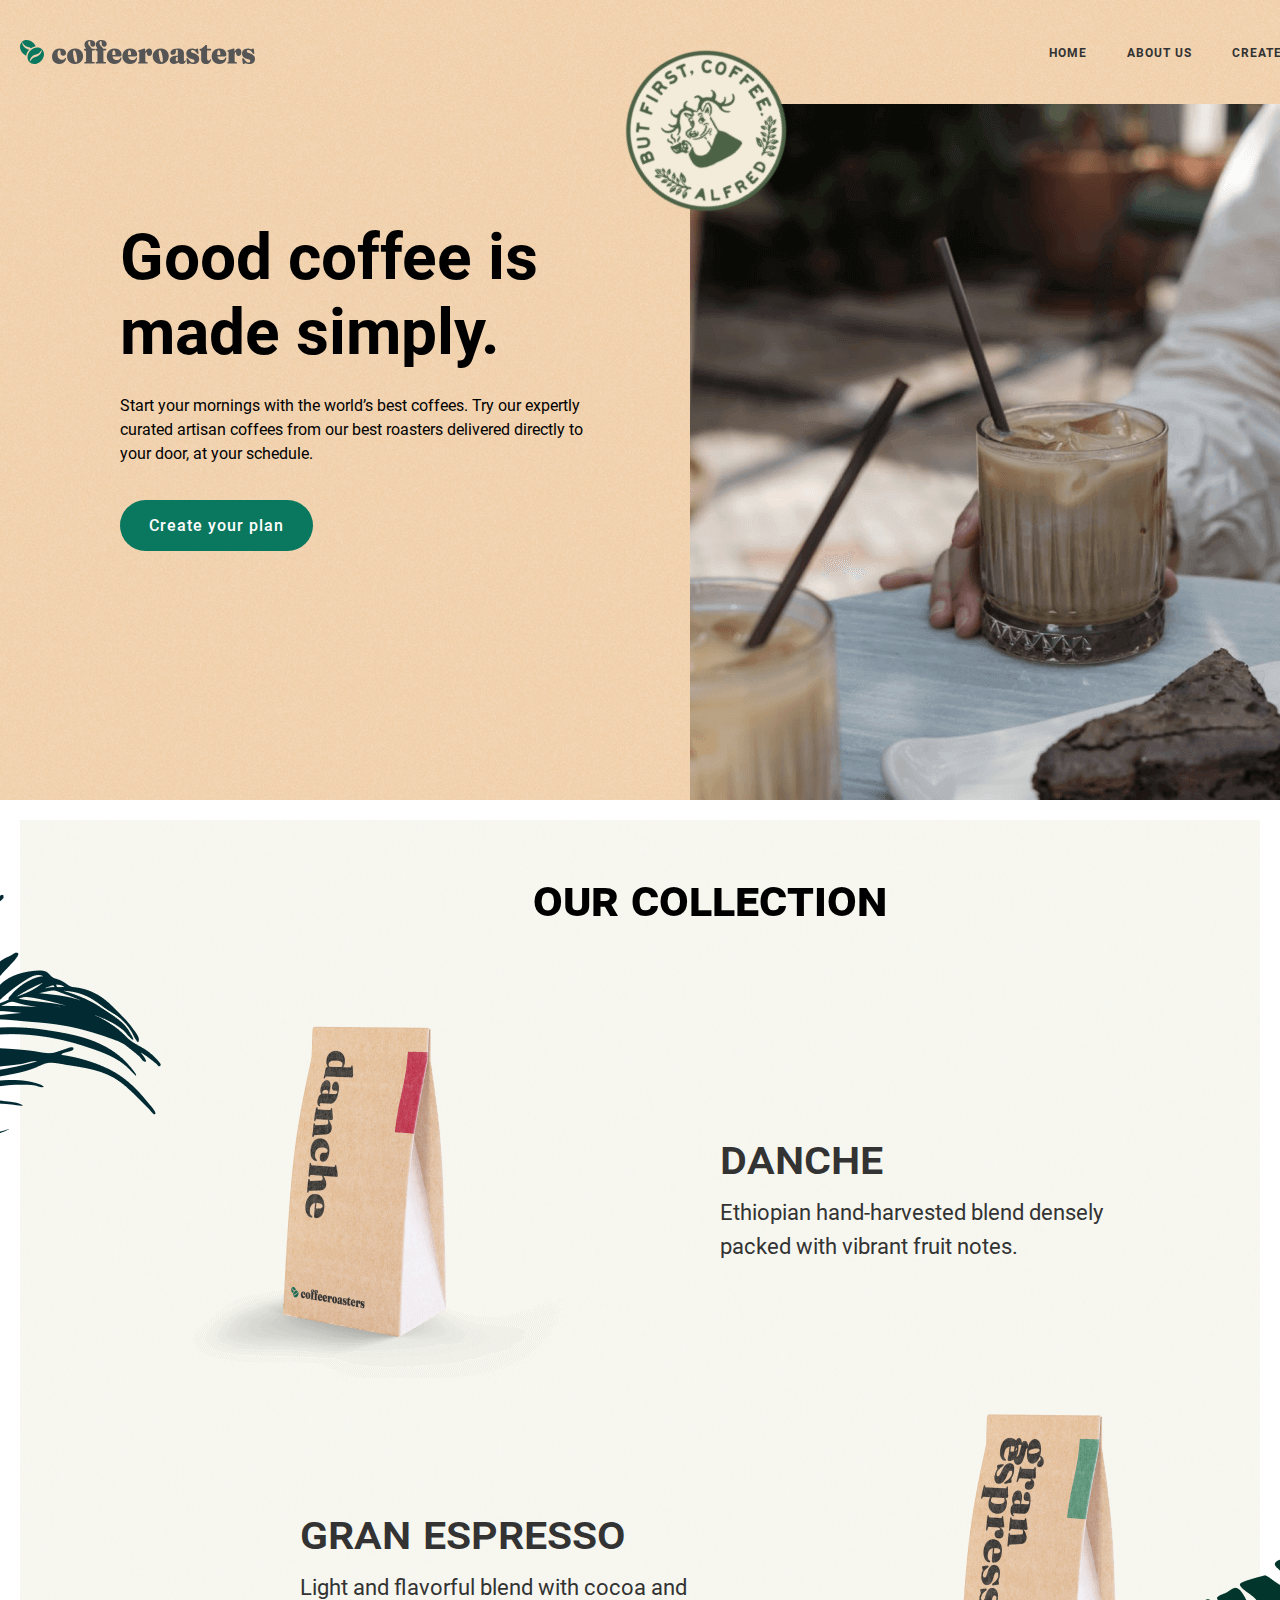
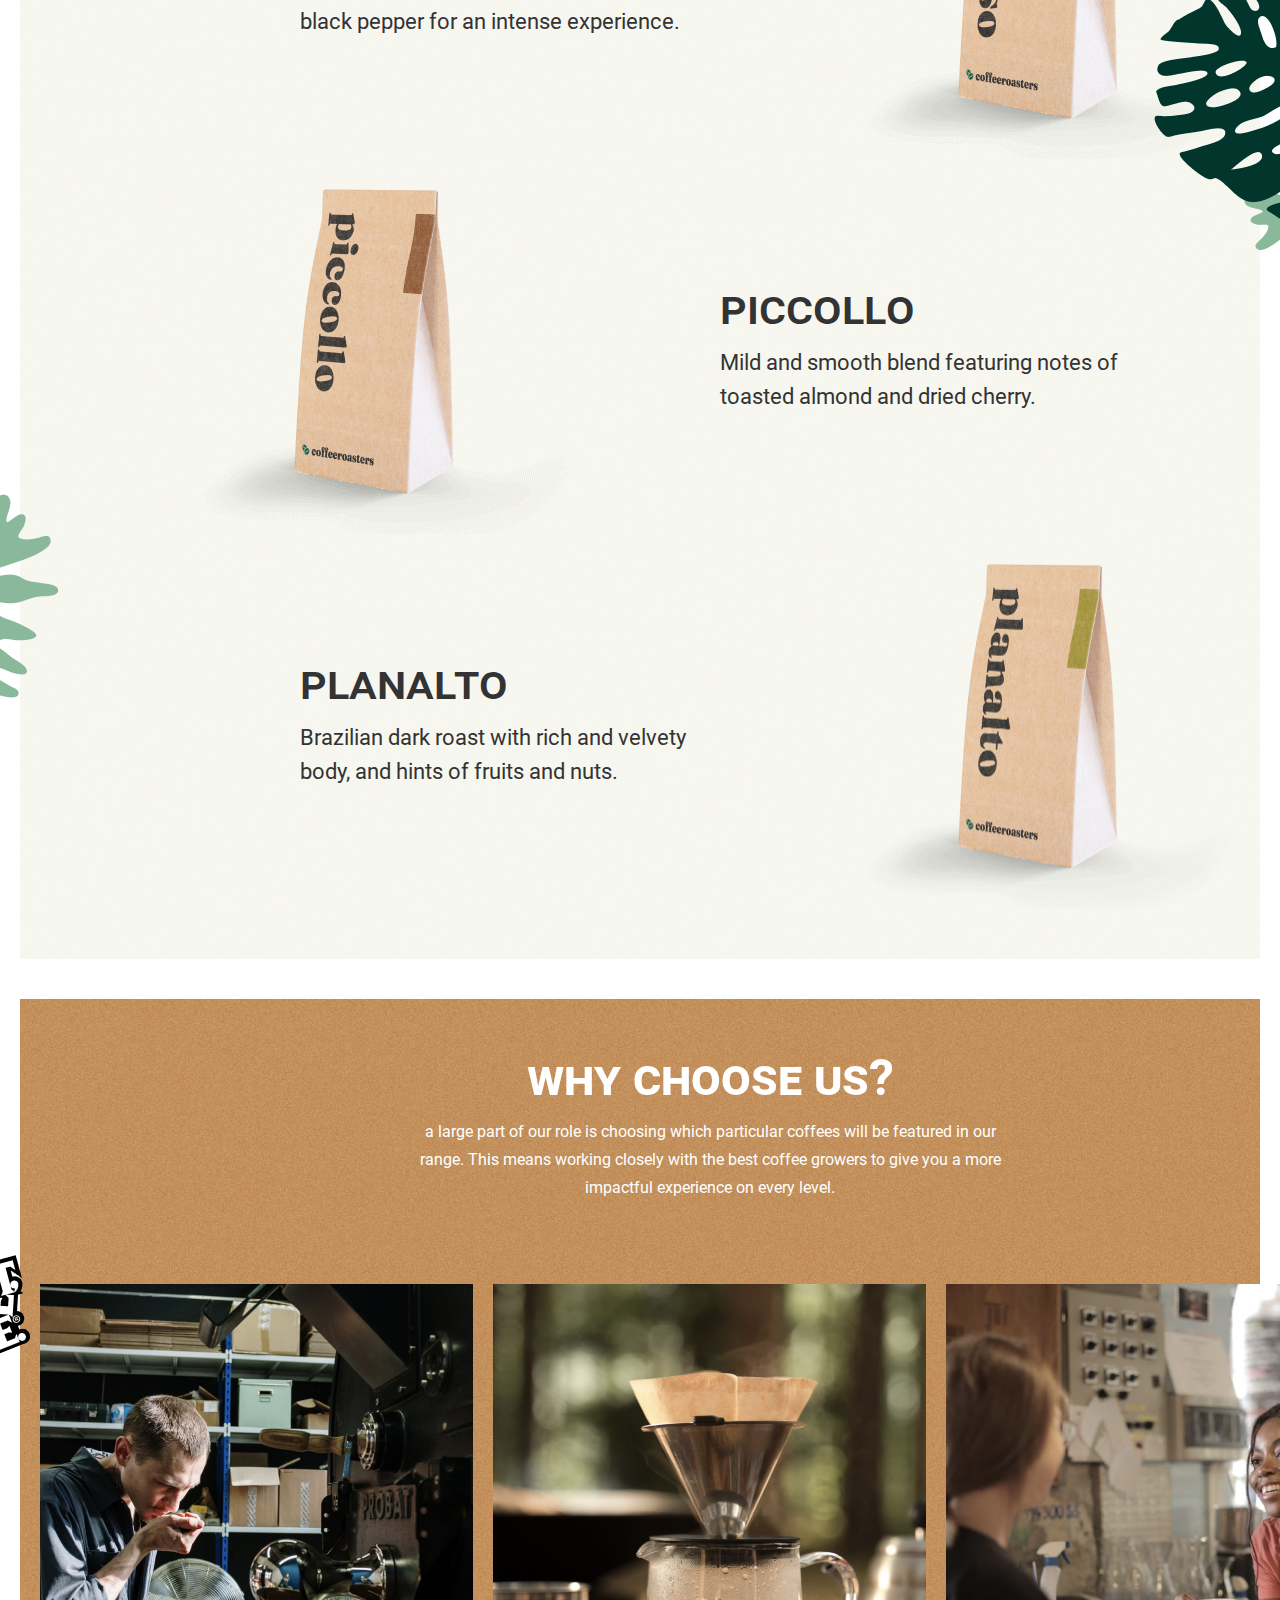
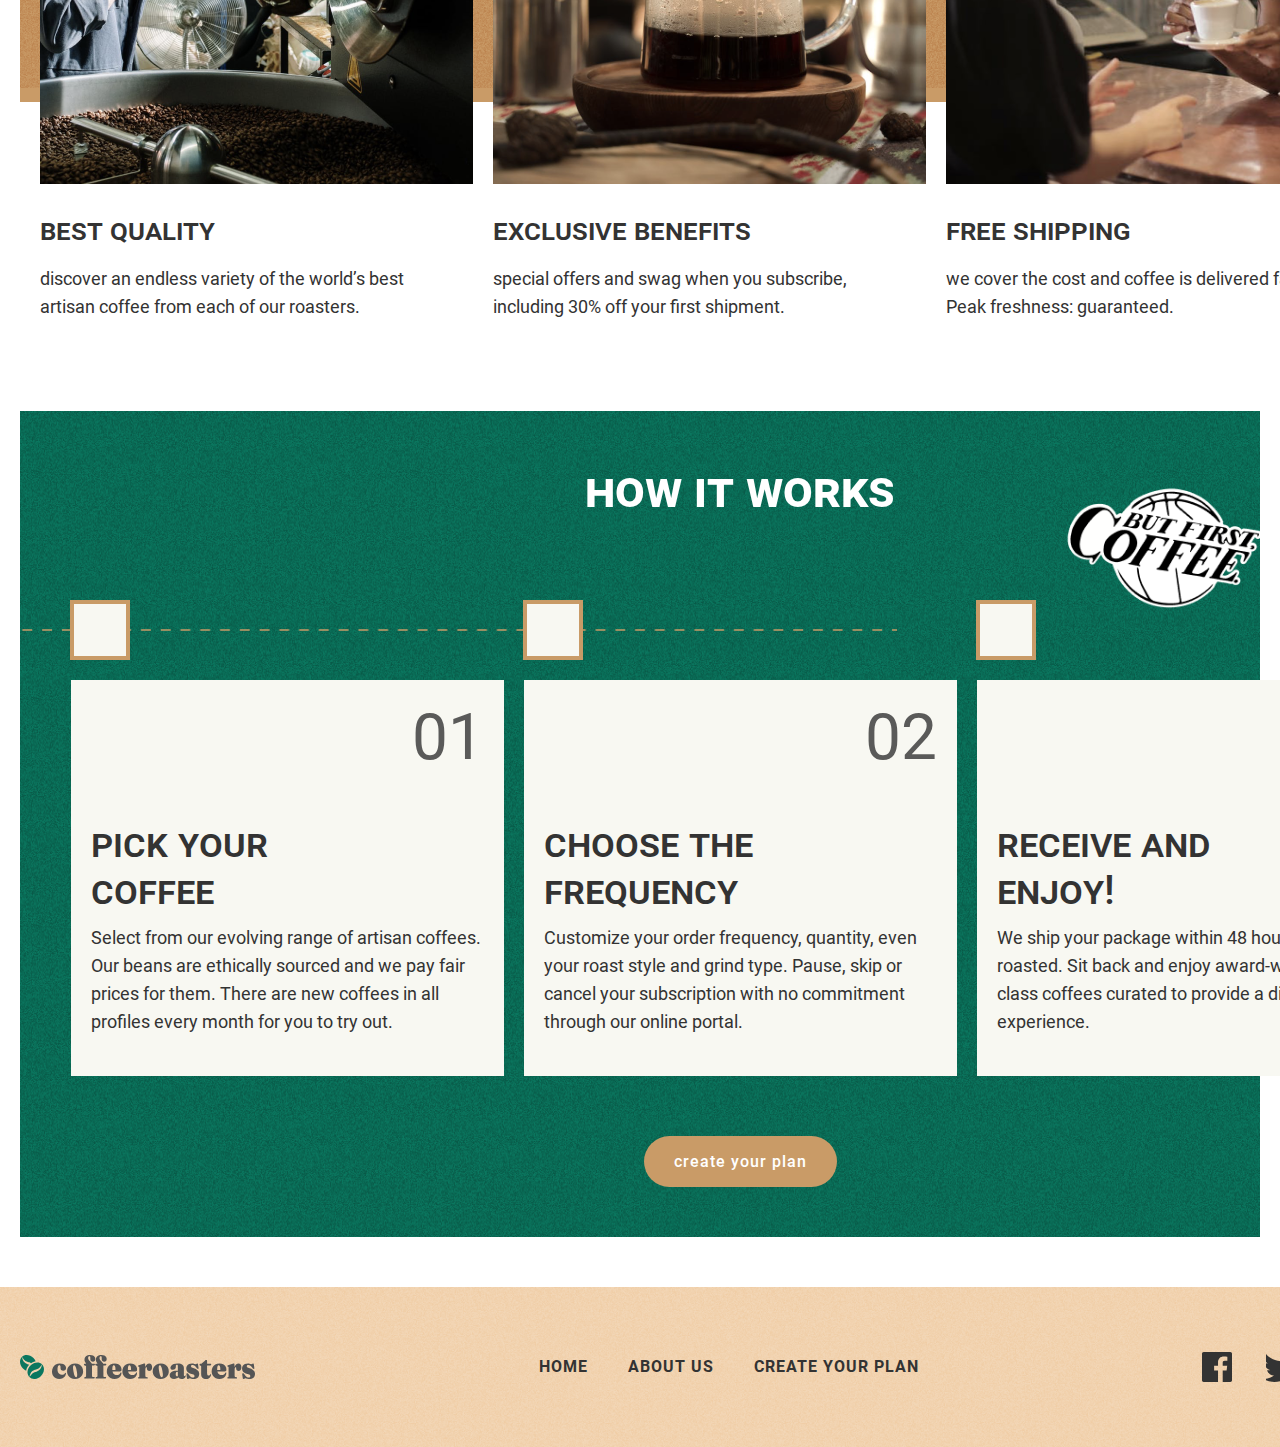
==== index.html @ dd91ab10 "css style and 2 sactions added" ====
<!DOCTYPE html>
<html lang="en">
<head>
  <meta charset="UTF-8">
  <meta http-equiv="X-UA-Compatible" content="IE=edge">
  <meta name="viewport" content="width=device-width, initial-scale=1.0">
  <link rel="stylesheet" href="./css/normalize.css">
  <!-- <link rel="stylesheet" href="./css/main.min.css"> -->
  <link rel="stylesheet" href="./css/main.css">
  <title>Coffeeroasters</title>
</head>
<body>

  <header class="header">  
    <div class="container">
      <div class="header__list">
        <a class="header__logo-link" href="./index.html"><img class="header__logo-img" src="./images/Coffeeroaster__logo.svg" width="235" height="24" alt="site logo"></a>
        <nav class="header__menu menu">
          <ol class="menu__list">
            <li class="menu__item">
              <a class="menu__link" href="./index.html">HOME</a>
            </li>
            <li class="menu__item">
              <a class="menu__link" href="#">ABOUT US</a>
            </li>
            <li class="menu__item">
              <a class="menu__link" href="#">Create your plan</a>
            </li>
          </ol>
        </nav>
      </div>
    </div>
  </header>

  <main class="main">

    <section class="hero">
      <div class="container">
        <div class="hero__list">
          <h1 class="hero__title">Good coffee is made simply.</h1>
          <p class="hero__text">Start your mornings with the world’s best coffees. Try our expertly curated artisan coffees from our best roasters delivered directly to your door, at your schedule.</p>
          <a class="hero__link" href="#">Create your plan</a>
        </div>
      </div>
    </section>

    <section class="product">
      <div class="product__box">
        <div class="container">
          <h2 class="product__title">our collection</h2>
          <ul class="product__list">
            <li class="product__item">
              <img class="product__img" src="./images/danche.png" width="450" height="375" alt="the package depicts danche coffees">
              <div class="product__content">
                <h3 class="product__subject">danche</h3>
                <p class="product__text">Ethiopian hand-harvested blend densely packed with vibrant fruit notes.</p>
              </div>
            </li>
            <li class="product__item">
              <img class="product__img product__img--two" src="./images/gran.png" width="450" height="375" alt="the package features Gran Espresso coffees">
              <div class="product__content">
                <h3 class="product__subject">gran espresso</h3>
                <p class="product__text">Light and flavorful blend with cocoa and black pepper for an intense experience.</p>
              </div>
            </li>
            <li class="product__item">
              <img class="product__img" src="./images/piccollo.png" width="450" height="375" alt="the package features Piccollo coffees">
              <div class="product__content">
                <h3 class="product__subject">piccollo</h3>
                <p class="product__text">Mild and smooth blend featuring notes of toasted almond and dried cherry.</p>
              </div>
            </li>
            <li class="product__item">
              <img class="product__img product__img--two" src="./images/planalto.png" width="450" height="375" alt="the package describes Planalto coffees">
              <div class="product__content">
                <h3 class="product__subject">planalto</h3>
                <p class="product__text">Brazilian dark roast with rich and velvety body, and hints of fruits and nuts.</p>
              </div>
            </li>
          </ul>
        </div>
      </div>
    </section>

    <section class="choose">
      <div class="choose__box">
        <div class="container">
          <div class="choose__info">
            <h3 class="choose__title">why choose us?</h3>
            <p class="choose__text">a large part of our role is choosing which particular coffees will be featured 
            in our range. This means working closely with the best coffee growers to give 
            you a more impactful experience on every level.</p>
          </div>
          <ol class="choose__list">
            <li class="choose__item">
              <img class="choose__img" src="./images/choose_img_one.png" width="433" height="500" alt="">
              <div class="choose__content">
                <strong class="choose__subject">best quality</strong>
                <p class="choose__desc">discover an endless variety of the world’s best artisan coffee from each of our roasters.</p>
              </div>
            </li>
            <li class="choose__item">
              <img class="choose__img" src="./images/choose_img_two.png" width="433" height="500" alt="">
              <div class="choose__content">
                <strong class="choose__subject">exclusive benefits</strong>
                <p class="choose__desc">special offers and swag when you subscribe, including 30% off your first shipment.</p>
              </div>
            </li>
            <li class="choose__item">
              <img class="choose__img" src="./images/choose_img_there.png" width="433" height="500" alt="">
              <div class="choose__content">
                <strong class="choose__subject">free shipping</strong>
                <p class="choose__desc">we cover the cost and coffee is delivered fast. Peak freshness: guaranteed.</p>
              </div>
            </li>
          </ol>
        </div>
      </div>
    </section>

    <section class="works">
      <div class="works__box">
        <div class="container">
          <h2 class="works__title">how it works</h2>
          <div class="works__kubik-box">
            <span class="works__kubik"></span>
            <span class="works__kubik"></span>
            <span class="works__kubik"></span>
          </div>
          <ol class="works__list">
            <li class="works__item">
              <strong class="works__number">01</strong>
              <div class="works__subject-box">
                <h3 class="works__subject">pick your coffee</h3>
              </div>
              <p class="works__text">Select from our evolving range of artisan coffees. Our beans are ethically sourced and we pay fair prices for them. There are new coffees in all profiles every month for you to try out.</p>
            </li>
            <li class="works__item">
              <strong class="works__number">02</strong>
              <div class="works__subject-box">
                <h3 class="works__subject">choose the frequency</h3>
              </div>
              <p class="works__text">Customize your order frequency, quantity, even your roast style and grind type. Pause, skip or cancel your subscription with no commitment through our online portal.</p>
            </li>
            <li class="works__item">
              <strong class="works__number">03</strong>
              <div class="works__subject-box">
                <h3 class="works__subject">receive and enjoy!</h3>
              </div>
              <p class="works__text">We ship your package within 48 hours, freshly roasted. Sit back and enjoy award-winning world-class coffees curated to provide a distinct tasting experience.</p>
            </li>
          </ol>
          <a class="works__link" href="#">create your plan</a>

        </div>
      </div>
    </section>

  </main>


  <footer class="footer">
    <div class="container">
      <div class="footer__box menu">
        <a class="footer__logo" href="./index.html">
          <img class="footer__logo-img" src="./images/Coffeeroaster__logo.svg" width="235" height="24" alt="site logo">
        </a>
        <ol class="menu__sublist">
          <li class="menu__subitem">
            <a class="menu__sublink" href="./index.html">HOME</a>
          </li>
          <li class="menu__subitem">
            <a class="menu__sublink" href="./about.html">ABOUT US</a>
          </li>
          <li class="menu__subitem">
            <a class="menu__sublink" href="./create.html">Create your plan</a>
          </li>
        </ol>
        <div class="footer__right">
          <a class="footer__right-logo" href="https://facebook.com" target="_blanck">
            <img src="./images/facebook.svg" width="30" height="30" alt="facebook logo">
          </a>
          <a class="footer__right-logo" href="https://twitter.com" target="_blanck">
            <img src="./images/twitter.svg" width="30" height="30" alt="twitter logo">
          </a>
          <a class="footer__right-logo" href="https://instagram.com" target="_blanck">
            <img src="./images/instagram.svg" width="30" height="30" alt="instagram logo">
          </a>
        </div>
      </div>
    </div>
  </footer>

  
</body>
</html>
---- css/main.min.css ----
@font-face{font-family:Roboto;src:url('../fonts/Roboto-Regular.woff2') format('woff2'),url('../fonts/Roboto-Regular.woff') format('woff');font-weight:400;font-style:normal;font-display:swap}@font-face{font-family:Roboto;src:url('../fonts/Roboto-Medium.woff2') format('woff2'),url('../fonts/Roboto-Medium.woff') format('woff');font-weight:500;font-style:normal;font-display:swap}@font-face{font-family:Roboto;src:url('../fonts/Roboto-Bold.woff2') format('woff2'),url('../fonts/Roboto-Bold.woff') format('woff');font-weight:700;font-style:normal;font-display:swap}*{-webkit-box-sizing:border-box;box-sizing:border-box}html{scroll-behavior:smooth}body{margin:0;font-family:Roboto,arialable}img{vertical-align:middle;-o-object-fit:cover;object-fit:cover}.container{width:1380px;padding:0 20px;margin:0 auto}.header{background-image:url("../images/back.png");background-blend-mode:overlay;background-repeat:no-repeat;background-size:100%;background-color:#f3d7b7;padding:40px 0}.header__list{display:-webkit-box;display:-ms-flexbox;display:flex;-webkit-box-align:center;-ms-flex-align:center;align-items:center}.header__logo_link{width:235px;height:24px;text-decoration:none}.header__menu{margin-left:auto}.menu__list{display:-webkit-box;display:-ms-flexbox;display:flex;margin:0;padding:0;list-style:none}.menu__item{margin-right:40px}.menu__item:nth-child(3){margin-right:0}.menu__link{font-weight:700;font-size:12px;line-height:14px;letter-spacing:1px;text-transform:uppercase;text-decoration:none;color:#333}.hero{position:relative;padding:116px 0 249px;background-image:url("../images/cofe_foto.png"),url("../images/back.png");background-blend-mode:normal,overlay;background-repeat:no-repeat;background-size:710px 696px,100%;background-color:#f3d7b7;background-position:calc(50% + 405px) bottom,center}.hero::before{position:absolute;top:-80px;left:calc(50% - 40px);display:block;width:214px;height:214px;background-image:url("../images/butfirst_coffee.svg");background-repeat:no-repeat;background-size:214;z-index:1;content:""}.hero__list{width:464px;margin-left:100px}.hero__title{margin:0;margin-bottom:24px;font-weight:700;font-size:64px;line-height:75px;color:#000}.hero__text{margin:0;margin-bottom:34px;font-weight:400;font-size:16px;line-height:24px;color:#000}.hero__link{display:inline-block;width:193px;padding:16px 24px;background:#0a775f;border-radius:100px;font-weight:500;font-size:16px;line-height:19px;text-align:center;letter-spacing:1px;color:#fff;text-decoration:none}.product{position:relative;text-align:center;padding:20px}.product::before{position:absolute;top:70px;left:calc(50% - 850px);display:block;width:402px;height:300px;background-image:url("../images/left_side_leaf.png");background-repeat:no-repeat;z-index:1;content:""}.product::after{position:absolute;top:720px;right:calc(50% - 950px);display:block;width:450px;height:477px;background-image:url("../images/right_leaf.png"),url("../images/right_leaf_bottom.png");background-position:center,calc(50% + 25px) calc(50% + 25px);background-repeat:no-repeat;content:""}.product__box{position:relative;background:#f8f8f2;padding:50px 0;text-align:center}.product__box::before{position:absolute;bottom:180px;left:calc(50% - 895px);display:block;width:316px;height:285px;background-image:url("../images/left_side_leaf_two.png");background-repeat:no-repeat;content:""}.product__title{margin:0;margin-bottom:80px;font-weight:700;font-size:50px;line-height:59px;font-variant:small-caps;text-align:center;color:#000}.product__list{display:inline-block;width:1114px;margin:0;padding:0;list-style:none}.product__item{display:-webkit-box;display:-ms-flexbox;display:flex;-webkit-box-align:center;-ms-flex-align:center;align-items:center;-webkit-box-orient:horizontal;-webkit-box-direction:reverse;-ms-flex-direction:row-reverse;flex-direction:row-reverse;text-align:start}.product__item:nth-child(2n+1){-webkit-box-orient:horizontal;-webkit-box-direction:normal;-ms-flex-direction:row;flex-direction:row}.product__img{margin-right:117px}.product__img--two{margin-right:0;margin-left:117px}.product__content{width:400px}.product__subject{margin:0;margin-bottom:10px;font-weight:500;font-size:48px;line-height:56px;font-variant:small-caps;color:#333}.product__text{margin:0;font-weight:400;font-size:22px;line-height:34px;color:#333}
---- css/main.css ----
@font-face {
  font-family: 'Roboto';
  src: url('../fonts/Roboto-Regular.woff2') format('woff2'),
      url('../fonts/Roboto-Regular.woff') format('woff');
  font-weight: normal;
  font-style: normal;
  font-display: swap;
}

@font-face {
  font-family: 'Roboto';
  src: url('../fonts/Roboto-Medium.woff2') format('woff2'),
      url('../fonts/Roboto-Medium.woff') format('woff');
  font-weight: 500;
  font-style: normal;
  font-display: swap;
}

@font-face {
  font-family: 'Roboto';
  src: url('../fonts/Roboto-Bold.woff2') format('woff2'),
      url('../fonts/Roboto-Bold.woff') format('woff');
  font-weight: bold;
  font-style: normal;
  font-display: swap;
}

*{
  box-sizing: border-box;
}

html{
  scroll-behavior: smooth;
}

body{
  margin: 0;
  overflow-x: hidden;
  font-family: 'Roboto', 'arialable';
}

img{
  vertical-align: middle;
  object-fit: cover;
}

.container{
  width: 1380px;
  padding: 0 20px;
  margin: 0 auto;
}

/* HEADER */
.header{
  background-image: url("../images/back.png");
  background-blend-mode: overlay;
  background-repeat: no-repeat;
  background-size: 100%;
  background-color: #F3D7B7;
  padding: 40px 0;
}

.header__list{
  display: flex;
  align-items: center;
}

.header__logo-link{
  width: 235px;
  height: 24px;
  text-decoration: none;
}

.header__menu{
  margin-left: auto;
}

.menu__list{
  display: flex;
  margin: 0;
  padding: 0;
  list-style: none;
}

.menu__item{
  margin-right: 40px;
}
.menu__item:nth-child(3){
  margin-right: 0;
}

.menu__link{
  font-weight: 700;
  font-size: 12px;
  line-height: 14px;
  letter-spacing: 1px;
  text-transform: uppercase;
  text-decoration: none;
  color: #333333;
}
/* HEADER */


/* MAIN */

/* HERO */
.hero{
  position: relative;
  padding: 116px 0 249px;
  background-image: url("../images/cofe_foto.png"), url("../images/back.png");
  background-blend-mode: normal, overlay;
  background-repeat: no-repeat;
  background-size: 710px 696px, 100%;
  background-color: #F3D7B7;
  background-position: calc(50% + 405px) bottom, center;
}

.hero::before{
  position: absolute;
  top: -80px;
  left: calc(50% - 40px);
  display: block;
  width: 214px;
  height: 214px;
  background-image: url("../images/butfirst_coffee.svg");
  background-repeat: no-repeat;
  background-size: 214;
  z-index: 1;
  content: "";
}

.hero__list{
  width: 464px;
  margin-left: 100px;
}

.hero__title{
  margin: 0;
  margin-bottom: 24px;
  font-weight: 700;
  font-size: 64px;
  line-height: 75px;
  color: #000000;
}

.hero__text{
  margin: 0;
  margin-bottom: 34px;
  font-weight: 400;
  font-size: 16px;
  line-height: 24px;
  color: #000000;
}

.hero__link{
  display: inline-block;
  width: 193px;
  padding: 16px 24px;
  background: #0A775F;
  border-radius: 100px;
  font-weight: 500;
  font-size: 16px;
  line-height: 19px;
  text-align: center;
  letter-spacing: 1px;
  color: #FFFFFF;
  text-decoration: none;
}
/* HERO */


/* PRODUCT */
.product{
  position: relative;
  text-align: center;
  padding: 20px;;
}

.product::before{
  position: absolute;
  top: 70px;
  left: calc(50% - 850px);
  display: block;
  width: 402px;
  height: 300px;
  background-image: url("../images/left_side_leaf.png");
  background-repeat: no-repeat;
  z-index: 1;
  content: "";
}

.product::after{
  position: absolute;
  top: 720px;
  right: calc(50% - 950px);
  display: block;
  width: 450px;
  height: 477px;
  background-image: url("../images/right_leaf.png"), url("../images/right_leaf_bottom.png");
  background-position: center, calc(50% + 25px) calc(50% + 25px);
  background-repeat: no-repeat;
  content: "";
}

.product__box{
  position: relative;
  background: #F8F8F2;
  padding: 50px 0;
  background-image: url("../images/back.png");
  background-blend-mode: overlay;
  background-repeat: no-repeat;
  background-size: 100% 100%;
  background-position: center;
  text-align: center;
}

.product__box::before{
  position: absolute;
  bottom: 180px;
  left: calc(50% - 895px);
  display: block;
  width: 316px;
  height: 285px;
  background-image: url("../images/left_side_leaf_two.png");
  background-repeat: no-repeat;
  content: "";
}

.product__title{
  margin: 0;
  margin-bottom: 80px;
  font-weight: 700;
  font-size: 50px;
  line-height: 59px;
  font-variant: small-caps;
  text-align: center;
  color: #000000;
}

.product__list{
  display: inline-block;
  width: 1114px;
  margin: 0;
  padding: 0;
  list-style: none;
}

.product__item{
  display: flex;
  align-items: center;
  flex-direction: row-reverse;
  text-align: start;
}

.product__item:nth-child(2n + 1){
  flex-direction: row;
  
}

.product__img{
  margin-right: 117px;
}

.product__img--two{
  margin-right: 0;
  margin-left: 117px;
}

.product__content{
  width: 400px;
}

.product__subject{
  margin: 0;
  margin-bottom: 10px;
  font-weight: 500;
  font-size: 48px;
  line-height: 56px;
  font-variant: small-caps;
  color: #333333;
}

.product__text{
  margin: 0;
  font-weight: 400;
  font-size: 22px;
  line-height: 34px;
  color: #333333;
}
/* PRODUCT */

/* CHOOSE */
.choose{
  padding: 20px 20px 289px;
}

.choose__box{
  position: relative;
  padding: 50px 0 500px;
  background-image: url("../images/back.png");
  background-blend-mode: overlay; 
  background-repeat: no-repeat;
  background-size: 100%;
  background-color: #C99B67;
  text-align: center;
}

.choose__box::before{
  position: absolute;
  top: 233px;
  left: calc(50% - 750px);
  display: block;
  width: 140px;
  height: 140px;
  background-image: url("../images/choose_back.png");
  background-repeat: no-repeat;
  background-size: 140px;
  background-position: calc(50%) calc(50%);
  z-index: 1;
  content: "";
}

.choose__info{
  display: inline-block;
  width: 581px;
  text-align: center;
}

.choose__title{
  margin: 0;
  margin-bottom: 10px;
  font-weight: 700;
  font-size: 50px;
  line-height: 59px;
  font-variant: small-caps;
  color: #FFFFFF;
}

.choose__text{
  margin: 0;
  font-weight: 400;
  font-size: 16px;
  line-height: 28px;
  color: #FFFFFF;
}

.choose__list{
  position: absolute;
  bottom: -237px;
  display: flex;
  margin: 0;
  padding: 0;
  list-style: none;
}

.choose__item{
  margin-right: 20px;
}

.choose__item:nth-child(3){
  margin-right: 0;
}

.choose__img{
  margin-bottom: 28px;
}

.choose__content{
  width: 365px;
  text-align: start;
} 

.choose__subject{
  font-weight: 500;
  font-size: 30px;
  line-height: 35px;
  font-variant: small-caps;
  color: #333333;
}

.choose__desc{
  font-weight: 400;
  font-size: 18px;
  line-height: 28px;  
  color: #333333;
}
/* CHOOSE */

/* WORKS */
.works{
  padding: 20px 20px 50px;
}

.works__box{
  padding: 50px 30px;
  background-image: url("../images/but_first.png"), url("../images/there_kubik.png"), url("../images/back.png");
  background-blend-mode: normal, normal, overlay;
  background-repeat: no-repeat;
  background-size: 215px 177px, 889px 2px, 100% 100%;
  background-position: calc(50% + 520px) calc(50% - 280px), calc(50% - 188px) calc(50% - 194px), center;
  background-color: #0A775F;
  text-align: center;
}

.works__title{
  margin: 0;
  margin-bottom: 80px;
  font-weight: 700;
  font-size: 50px;
  line-height: 59px;
  text-align: center;
  font-variant: small-caps;
  color: #FFFFFF;
}

.works__kubik-box{
  display: flex;
  justify-content: space-between;
  width: 966px;
}

.works__kubik{
  display: inline-block;
  width: 60px;
  height: 60px;
  margin-bottom: 20px;
  background-color: #F8F8F2;
  border: 4px solid #C99B67;
}

.works__list{
  display: flex;
  justify-content: center;
  margin: 0;
  padding: 0;
  list-style: none;
}

.works__item{
  width: 433px;
  margin-right: 20px;
  margin-bottom: 60px;
  padding: 20px 20px 40px 20px;
  background-color: #F8F8F2;
  text-align: end;
}

.works__item:nth-child(3){
  margin-right: 0;
}

.works__number{
  display: inline-block;
  margin-bottom: 45px;
  font-weight: 400;
  font-size: 64px;
  line-height: 75px;
  font-variant: small-caps;
  color: #333333;
  opacity: 0.8;
}

.works__subject-box{
  width: 231px;
}

.works__subject{
  margin: 0;
  margin-bottom: 10px;
  font-weight: 500;
  font-size: 40px;
  line-height: 47px;
  font-variant: small-caps;
  text-align: start;
  color: #333333;
}

.works__text{
  margin: 0;
  font-weight: 400;
  font-size: 18px;
  line-height: 28px;
  text-align: start;
  color: #333333;
}

.works__link{
  display: inline-block;
  width: 193px;
  padding: 16px 24px;
  background: #C99B67;
  border-radius: 100px;
  font-weight: 500;
  font-size: 16px;
  line-height: 19px;
  text-align: center;
  letter-spacing: 1px;
  text-decoration: none;
  color: #FFFFFF;
}
/* WORKS */

/* FOOTER */
.footer{
  background-image: url("../images/back.png");
  background-blend-mode: overlay;
  background-repeat: no-repeat;
  background-size: 100%;
  background-color: #F3D7B7;
}

.footer__box{
  display: flex;
  justify-content: space-between;
  align-items: center;
  padding: 65px 0;
}

.menu__sublist{
  display: flex;
  margin: 0;
  padding: 0;
  list-style: none;
}

.menu__subitem{
  margin-right: 40px;
}

.menu__subitem:nth-child(3){
  margin-right: 0;
}

.menu__sublink{
  font-weight: 700;
  font-size: 16px;
  line-height: 19px;
  letter-spacing: 1px;
  text-transform: uppercase;
  text-decoration: none;
  color: #333333;
}

.footer__right-logo{
  margin-right: 30px;
  text-decoration: none;
}

.footer__right-logo:nth-child(3){
  margin-right: 0;
}
/* FOOTER */
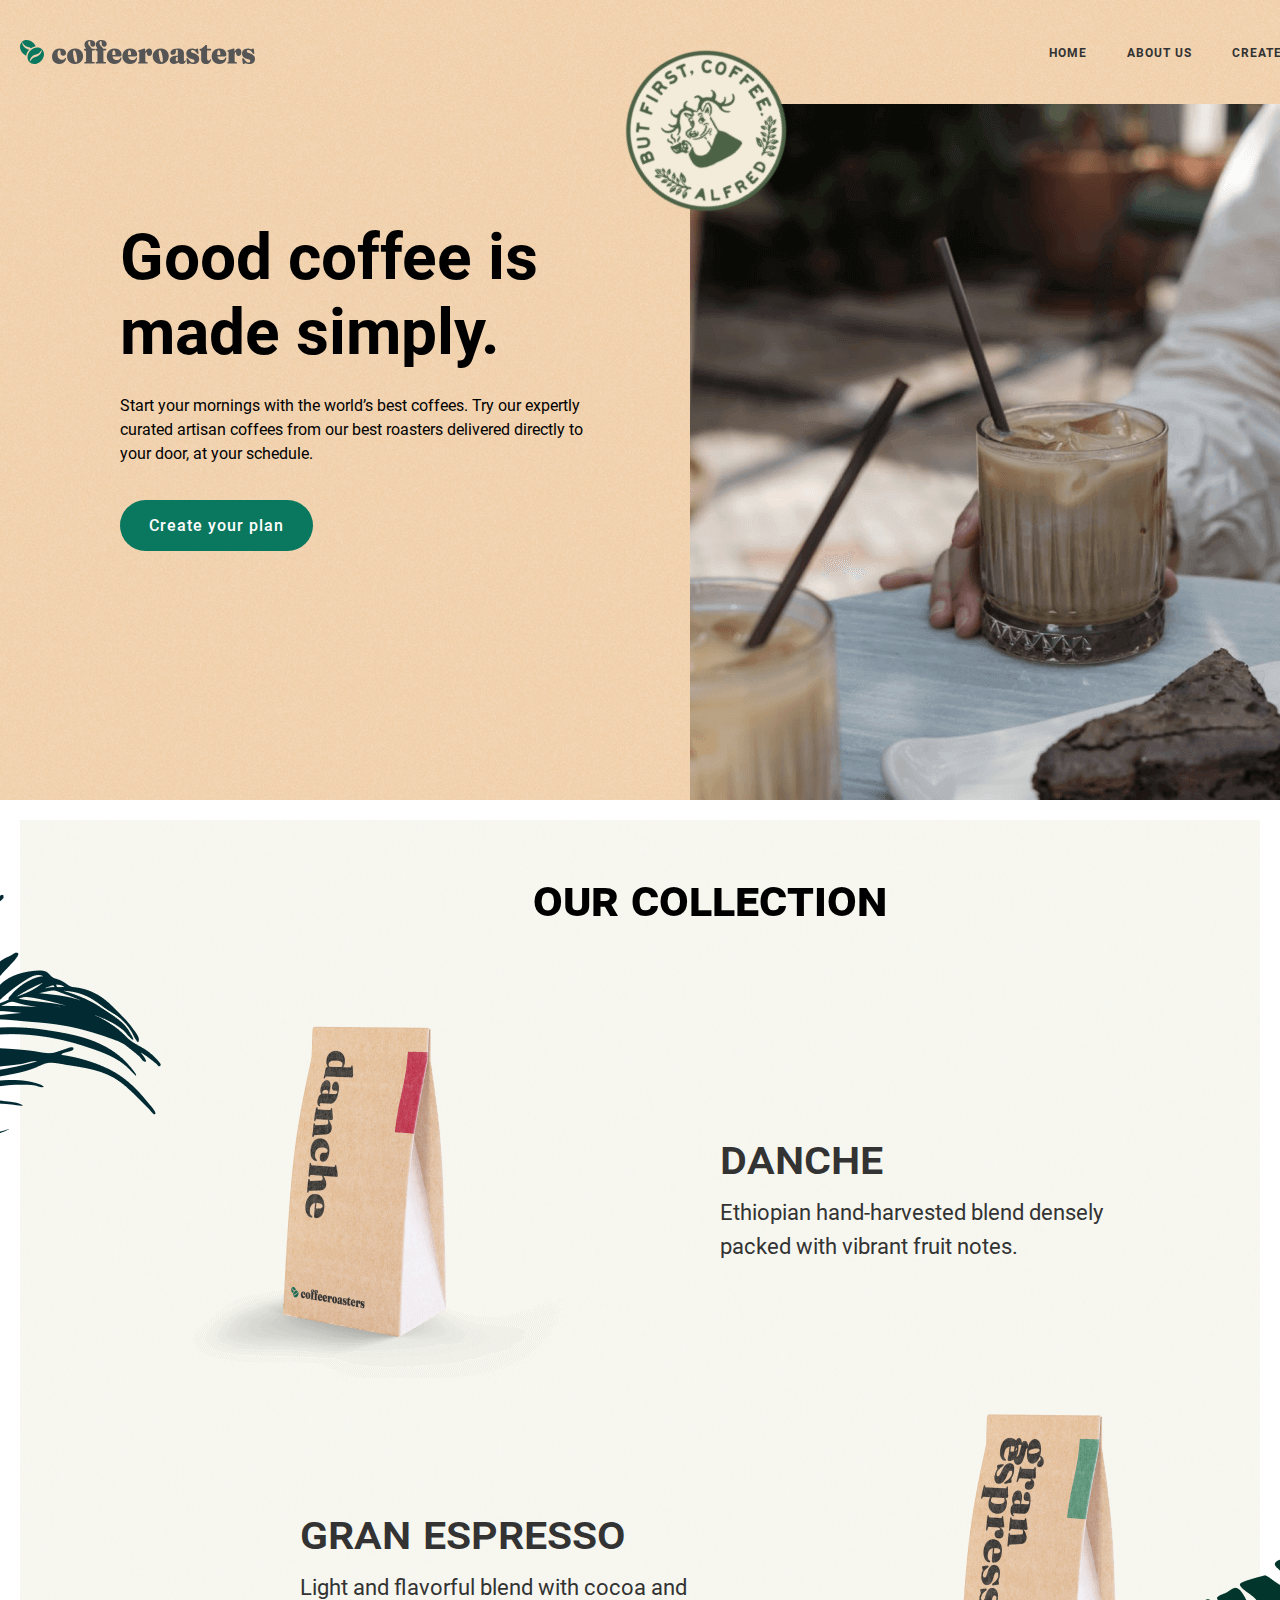
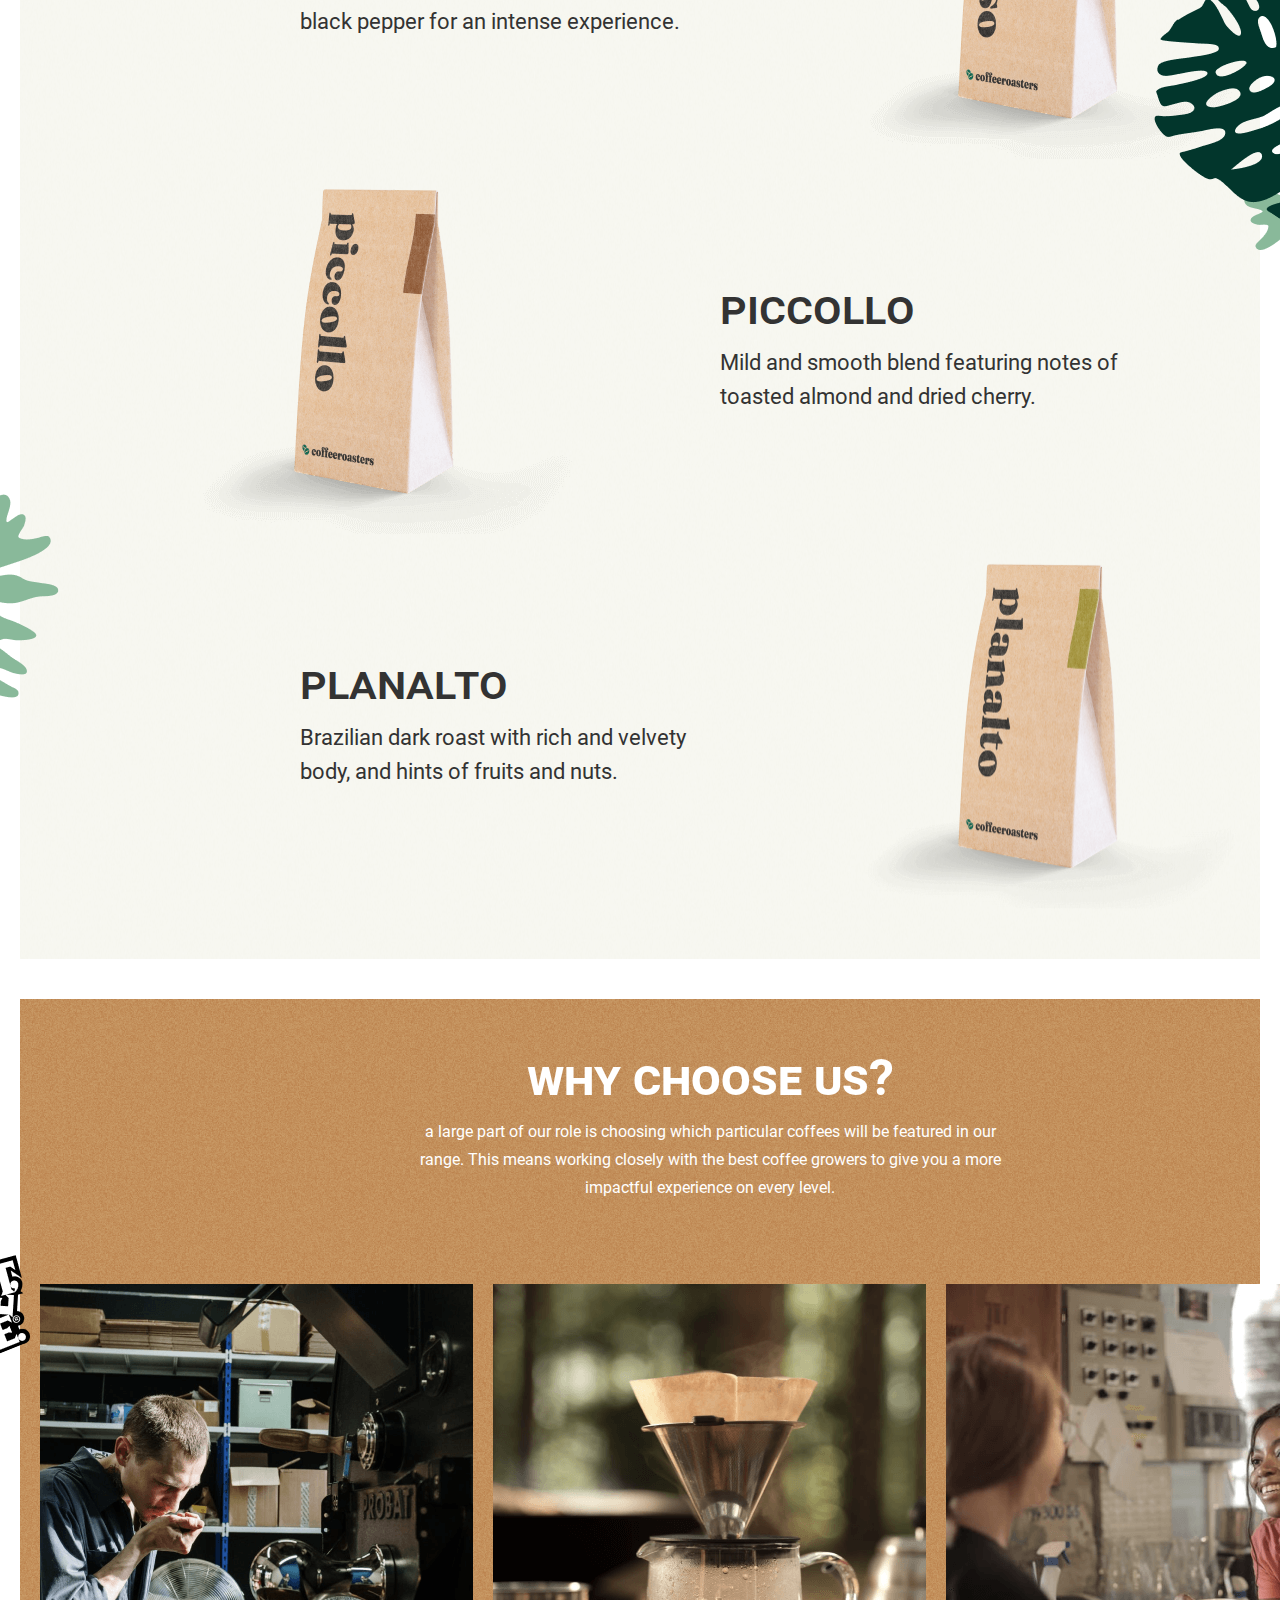
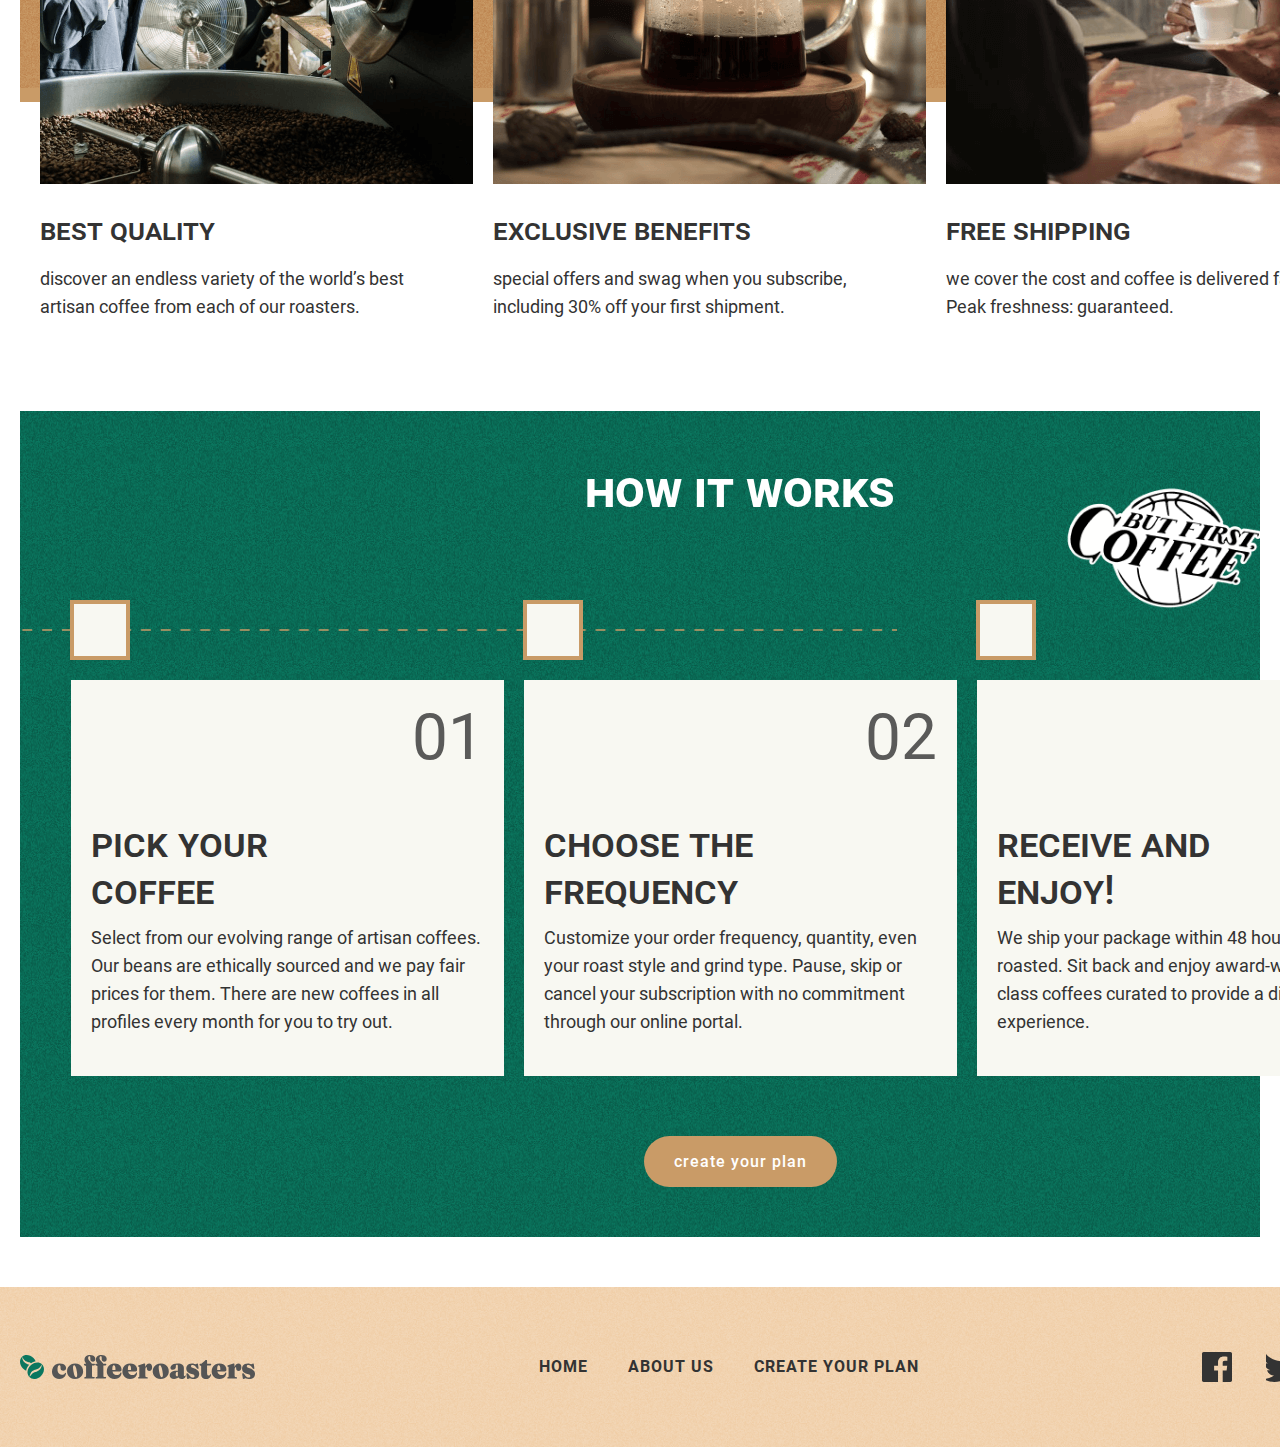
==== commit b70c4292: "minify added" ====
--- a/index.html
+++ b/index.html
@@ -5,8 +5,8 @@
   <meta http-equiv="X-UA-Compatible" content="IE=edge">
   <meta name="viewport" content="width=device-width, initial-scale=1.0">
   <link rel="stylesheet" href="./css/normalize.css">
-  <!-- <link rel="stylesheet" href="./css/main.min.css"> -->
-  <link rel="stylesheet" href="./css/main.css">
+  <link rel="stylesheet" href="./css/main.min.css">
+  <!-- <link rel="stylesheet" href="./css/main.css"> -->
   <title>Coffeeroasters</title>
 </head>
 <body>
@@ -170,10 +170,10 @@
             <a class="menu__sublink" href="./index.html">HOME</a>
           </li>
           <li class="menu__subitem">
-            <a class="menu__sublink" href="./about.html">ABOUT US</a>
+            <a class="menu__sublink" href="#">ABOUT US</a>
           </li>
           <li class="menu__subitem">
-            <a class="menu__sublink" href="./create.html">Create your plan</a>
+            <a class="menu__sublink" href="#">Create your plan</a>
           </li>
         </ol>
         <div class="footer__right">
--- a/css/main.min.css
+++ b/css/main.min.css
@@ -1 +1 @@
-@font-face{font-family:Roboto;src:url('../fonts/Roboto-Regular.woff2') format('woff2'),url('../fonts/Roboto-Regular.woff') format('woff');font-weight:400;font-style:normal;font-display:swap}@font-face{font-family:Roboto;src:url('../fonts/Roboto-Medium.woff2') format('woff2'),url('../fonts/Roboto-Medium.woff') format('woff');font-weight:500;font-style:normal;font-display:swap}@font-face{font-family:Roboto;src:url('../fonts/Roboto-Bold.woff2') format('woff2'),url('../fonts/Roboto-Bold.woff') format('woff');font-weight:700;font-style:normal;font-display:swap}*{-webkit-box-sizing:border-box;box-sizing:border-box}html{scroll-behavior:smooth}body{margin:0;font-family:Roboto,arialable}img{vertical-align:middle;-o-object-fit:cover;object-fit:cover}.container{width:1380px;padding:0 20px;margin:0 auto}.header{background-image:url("../images/back.png");background-blend-mode:overlay;background-repeat:no-repeat;background-size:100%;background-color:#f3d7b7;padding:40px 0}.header__list{display:-webkit-box;display:-ms-flexbox;display:flex;-webkit-box-align:center;-ms-flex-align:center;align-items:center}.header__logo_link{width:235px;height:24px;text-decoration:none}.header__menu{margin-left:auto}.menu__list{display:-webkit-box;display:-ms-flexbox;display:flex;margin:0;padding:0;list-style:none}.menu__item{margin-right:40px}.menu__item:nth-child(3){margin-right:0}.menu__link{font-weight:700;font-size:12px;line-height:14px;letter-spacing:1px;text-transform:uppercase;text-decoration:none;color:#333}.hero{position:relative;padding:116px 0 249px;background-image:url("../images/cofe_foto.png"),url("../images/back.png");background-blend-mode:normal,overlay;background-repeat:no-repeat;background-size:710px 696px,100%;background-color:#f3d7b7;background-position:calc(50% + 405px) bottom,center}.hero::before{position:absolute;top:-80px;left:calc(50% - 40px);display:block;width:214px;height:214px;background-image:url("../images/butfirst_coffee.svg");background-repeat:no-repeat;background-size:214;z-index:1;content:""}.hero__list{width:464px;margin-left:100px}.hero__title{margin:0;margin-bottom:24px;font-weight:700;font-size:64px;line-height:75px;color:#000}.hero__text{margin:0;margin-bottom:34px;font-weight:400;font-size:16px;line-height:24px;color:#000}.hero__link{display:inline-block;width:193px;padding:16px 24px;background:#0a775f;border-radius:100px;font-weight:500;font-size:16px;line-height:19px;text-align:center;letter-spacing:1px;color:#fff;text-decoration:none}.product{position:relative;text-align:center;padding:20px}.product::before{position:absolute;top:70px;left:calc(50% - 850px);display:block;width:402px;height:300px;background-image:url("../images/left_side_leaf.png");background-repeat:no-repeat;z-index:1;content:""}.product::after{position:absolute;top:720px;right:calc(50% - 950px);display:block;width:450px;height:477px;background-image:url("../images/right_leaf.png"),url("../images/right_leaf_bottom.png");background-position:center,calc(50% + 25px) calc(50% + 25px);background-repeat:no-repeat;content:""}.product__box{position:relative;background:#f8f8f2;padding:50px 0;text-align:center}.product__box::before{position:absolute;bottom:180px;left:calc(50% - 895px);display:block;width:316px;height:285px;background-image:url("../images/left_side_leaf_two.png");background-repeat:no-repeat;content:""}.product__title{margin:0;margin-bottom:80px;font-weight:700;font-size:50px;line-height:59px;font-variant:small-caps;text-align:center;color:#000}.product__list{display:inline-block;width:1114px;margin:0;padding:0;list-style:none}.product__item{display:-webkit-box;display:-ms-flexbox;display:flex;-webkit-box-align:center;-ms-flex-align:center;align-items:center;-webkit-box-orient:horizontal;-webkit-box-direction:reverse;-ms-flex-direction:row-reverse;flex-direction:row-reverse;text-align:start}.product__item:nth-child(2n+1){-webkit-box-orient:horizontal;-webkit-box-direction:normal;-ms-flex-direction:row;flex-direction:row}.product__img{margin-right:117px}.product__img--two{margin-right:0;margin-left:117px}.product__content{width:400px}.product__subject{margin:0;margin-bottom:10px;font-weight:500;font-size:48px;line-height:56px;font-variant:small-caps;color:#333}.product__text{margin:0;font-weight:400;font-size:22px;line-height:34px;color:#333}+@font-face{font-family:Roboto;src:url('../fonts/Roboto-Regular.woff2') format('woff2'),url('../fonts/Roboto-Regular.woff') format('woff');font-weight:400;font-style:normal;font-display:swap}@font-face{font-family:Roboto;src:url('../fonts/Roboto-Medium.woff2') format('woff2'),url('../fonts/Roboto-Medium.woff') format('woff');font-weight:500;font-style:normal;font-display:swap}@font-face{font-family:Roboto;src:url('../fonts/Roboto-Bold.woff2') format('woff2'),url('../fonts/Roboto-Bold.woff') format('woff');font-weight:700;font-style:normal;font-display:swap}*{-webkit-box-sizing:border-box;box-sizing:border-box}html{scroll-behavior:smooth}body{margin:0;overflow-x:hidden;font-family:Roboto,arialable}img{vertical-align:middle;-o-object-fit:cover;object-fit:cover}.container{width:1380px;padding:0 20px;margin:0 auto}.header{background-image:url("../images/back.png");background-blend-mode:overlay;background-repeat:no-repeat;background-size:100%;background-color:#f3d7b7;padding:40px 0}.header__list{display:-webkit-box;display:-ms-flexbox;display:flex;-webkit-box-align:center;-ms-flex-align:center;align-items:center}.header__logo-link{width:235px;height:24px;text-decoration:none}.header__menu{margin-left:auto}.menu__list{display:-webkit-box;display:-ms-flexbox;display:flex;margin:0;padding:0;list-style:none}.menu__item{margin-right:40px}.menu__item:nth-child(3){margin-right:0}.menu__link{font-weight:700;font-size:12px;line-height:14px;letter-spacing:1px;text-transform:uppercase;text-decoration:none;color:#333}.hero{position:relative;padding:116px 0 249px;background-image:url("../images/cofe_foto.png"),url("../images/back.png");background-blend-mode:normal,overlay;background-repeat:no-repeat;background-size:710px 696px,100%;background-color:#f3d7b7;background-position:calc(50% + 405px) bottom,center}.hero::before{position:absolute;top:-80px;left:calc(50% - 40px);display:block;width:214px;height:214px;background-image:url("../images/butfirst_coffee.svg");background-repeat:no-repeat;background-size:214;z-index:1;content:""}.hero__list{width:464px;margin-left:100px}.hero__title{margin:0;margin-bottom:24px;font-weight:700;font-size:64px;line-height:75px;color:#000}.hero__text{margin:0;margin-bottom:34px;font-weight:400;font-size:16px;line-height:24px;color:#000}.hero__link{display:inline-block;width:193px;padding:16px 24px;background:#0a775f;border-radius:100px;font-weight:500;font-size:16px;line-height:19px;text-align:center;letter-spacing:1px;color:#fff;text-decoration:none}.product{position:relative;text-align:center;padding:20px}.product::before{position:absolute;top:70px;left:calc(50% - 850px);display:block;width:402px;height:300px;background-image:url("../images/left_side_leaf.png");background-repeat:no-repeat;z-index:1;content:""}.product::after{position:absolute;top:720px;right:calc(50% - 950px);display:block;width:450px;height:477px;background-image:url("../images/right_leaf.png"),url("../images/right_leaf_bottom.png");background-position:center,calc(50% + 25px) calc(50% + 25px);background-repeat:no-repeat;content:""}.product__box{position:relative;background:#f8f8f2;padding:50px 0;background-image:url("../images/back.png");background-blend-mode:overlay;background-repeat:no-repeat;background-size:100% 100%;background-position:center;text-align:center}.product__box::before{position:absolute;bottom:180px;left:calc(50% - 895px);display:block;width:316px;height:285px;background-image:url("../images/left_side_leaf_two.png");background-repeat:no-repeat;content:""}.product__title{margin:0;margin-bottom:80px;font-weight:700;font-size:50px;line-height:59px;font-variant:small-caps;text-align:center;color:#000}.product__list{display:inline-block;width:1114px;margin:0;padding:0;list-style:none}.product__item{display:-webkit-box;display:-ms-flexbox;display:flex;-webkit-box-align:center;-ms-flex-align:center;align-items:center;-webkit-box-orient:horizontal;-webkit-box-direction:reverse;-ms-flex-direction:row-reverse;flex-direction:row-reverse;text-align:start}.product__item:nth-child(2n+1){-webkit-box-orient:horizontal;-webkit-box-direction:normal;-ms-flex-direction:row;flex-direction:row}.product__img{margin-right:117px}.product__img--two{margin-right:0;margin-left:117px}.product__content{width:400px}.product__subject{margin:0;margin-bottom:10px;font-weight:500;font-size:48px;line-height:56px;font-variant:small-caps;color:#333}.product__text{margin:0;font-weight:400;font-size:22px;line-height:34px;color:#333}.choose{padding:20px 20px 289px}.choose__box{position:relative;padding:50px 0 500px;background-image:url("../images/back.png");background-blend-mode:overlay;background-repeat:no-repeat;background-size:100%;background-color:#c99b67;text-align:center}.choose__box::before{position:absolute;top:233px;left:calc(50% - 750px);display:block;width:140px;height:140px;background-image:url("../images/choose_back.png");background-repeat:no-repeat;background-size:140px;background-position:calc(50%) calc(50%);z-index:1;content:""}.choose__info{display:inline-block;width:581px;text-align:center}.choose__title{margin:0;margin-bottom:10px;font-weight:700;font-size:50px;line-height:59px;font-variant:small-caps;color:#fff}.choose__text{margin:0;font-weight:400;font-size:16px;line-height:28px;color:#fff}.choose__list{position:absolute;bottom:-237px;display:-webkit-box;display:-ms-flexbox;display:flex;margin:0;padding:0;list-style:none}.choose__item{margin-right:20px}.choose__item:nth-child(3){margin-right:0}.choose__img{margin-bottom:28px}.choose__content{width:365px;text-align:start}.choose__subject{font-weight:500;font-size:30px;line-height:35px;font-variant:small-caps;color:#333}.choose__desc{font-weight:400;font-size:18px;line-height:28px;color:#333}.works{padding:20px 20px 50px}.works__box{padding:50px 30px;background-image:url("../images/but_first.png"),url("../images/there_kubik.png"),url("../images/back.png");background-blend-mode:normal,normal,overlay;background-repeat:no-repeat;background-size:215px 177px,889px 2px,100% 100%;background-position:calc(50% + 520px) calc(50% - 280px),calc(50% - 188px) calc(50% - 194px),center;background-color:#0a775f;text-align:center}.works__title{margin:0;margin-bottom:80px;font-weight:700;font-size:50px;line-height:59px;text-align:center;font-variant:small-caps;color:#fff}.works__kubik-box{display:-webkit-box;display:-ms-flexbox;display:flex;-webkit-box-pack:justify;-ms-flex-pack:justify;justify-content:space-between;width:966px}.works__kubik{display:inline-block;width:60px;height:60px;margin-bottom:20px;background-color:#f8f8f2;border:4px solid #c99b67}.works__list{display:-webkit-box;display:-ms-flexbox;display:flex;-webkit-box-pack:center;-ms-flex-pack:center;justify-content:center;margin:0;padding:0;list-style:none}.works__item{width:433px;margin-right:20px;margin-bottom:60px;padding:20px 20px 40px 20px;background-color:#f8f8f2;text-align:end}.works__item:nth-child(3){margin-right:0}.works__number{display:inline-block;margin-bottom:45px;font-weight:400;font-size:64px;line-height:75px;font-variant:small-caps;color:#333;opacity:.8}.works__subject-box{width:231px}.works__subject{margin:0;margin-bottom:10px;font-weight:500;font-size:40px;line-height:47px;font-variant:small-caps;text-align:start;color:#333}.works__text{margin:0;font-weight:400;font-size:18px;line-height:28px;text-align:start;color:#333}.works__link{display:inline-block;width:193px;padding:16px 24px;background:#c99b67;border-radius:100px;font-weight:500;font-size:16px;line-height:19px;text-align:center;letter-spacing:1px;text-decoration:none;color:#fff}.footer{background-image:url("../images/back.png");background-blend-mode:overlay;background-repeat:no-repeat;background-size:100%;background-color:#f3d7b7}.footer__box{display:-webkit-box;display:-ms-flexbox;display:flex;-webkit-box-pack:justify;-ms-flex-pack:justify;justify-content:space-between;-webkit-box-align:center;-ms-flex-align:center;align-items:center;padding:65px 0}.menu__sublist{display:-webkit-box;display:-ms-flexbox;display:flex;margin:0;padding:0;list-style:none}.menu__subitem{margin-right:40px}.menu__subitem:nth-child(3){margin-right:0}.menu__sublink{font-weight:700;font-size:16px;line-height:19px;letter-spacing:1px;text-transform:uppercase;text-decoration:none;color:#333}.footer__right-logo{margin-right:30px;text-decoration:none}.footer__right-logo:nth-child(3){margin-right:0}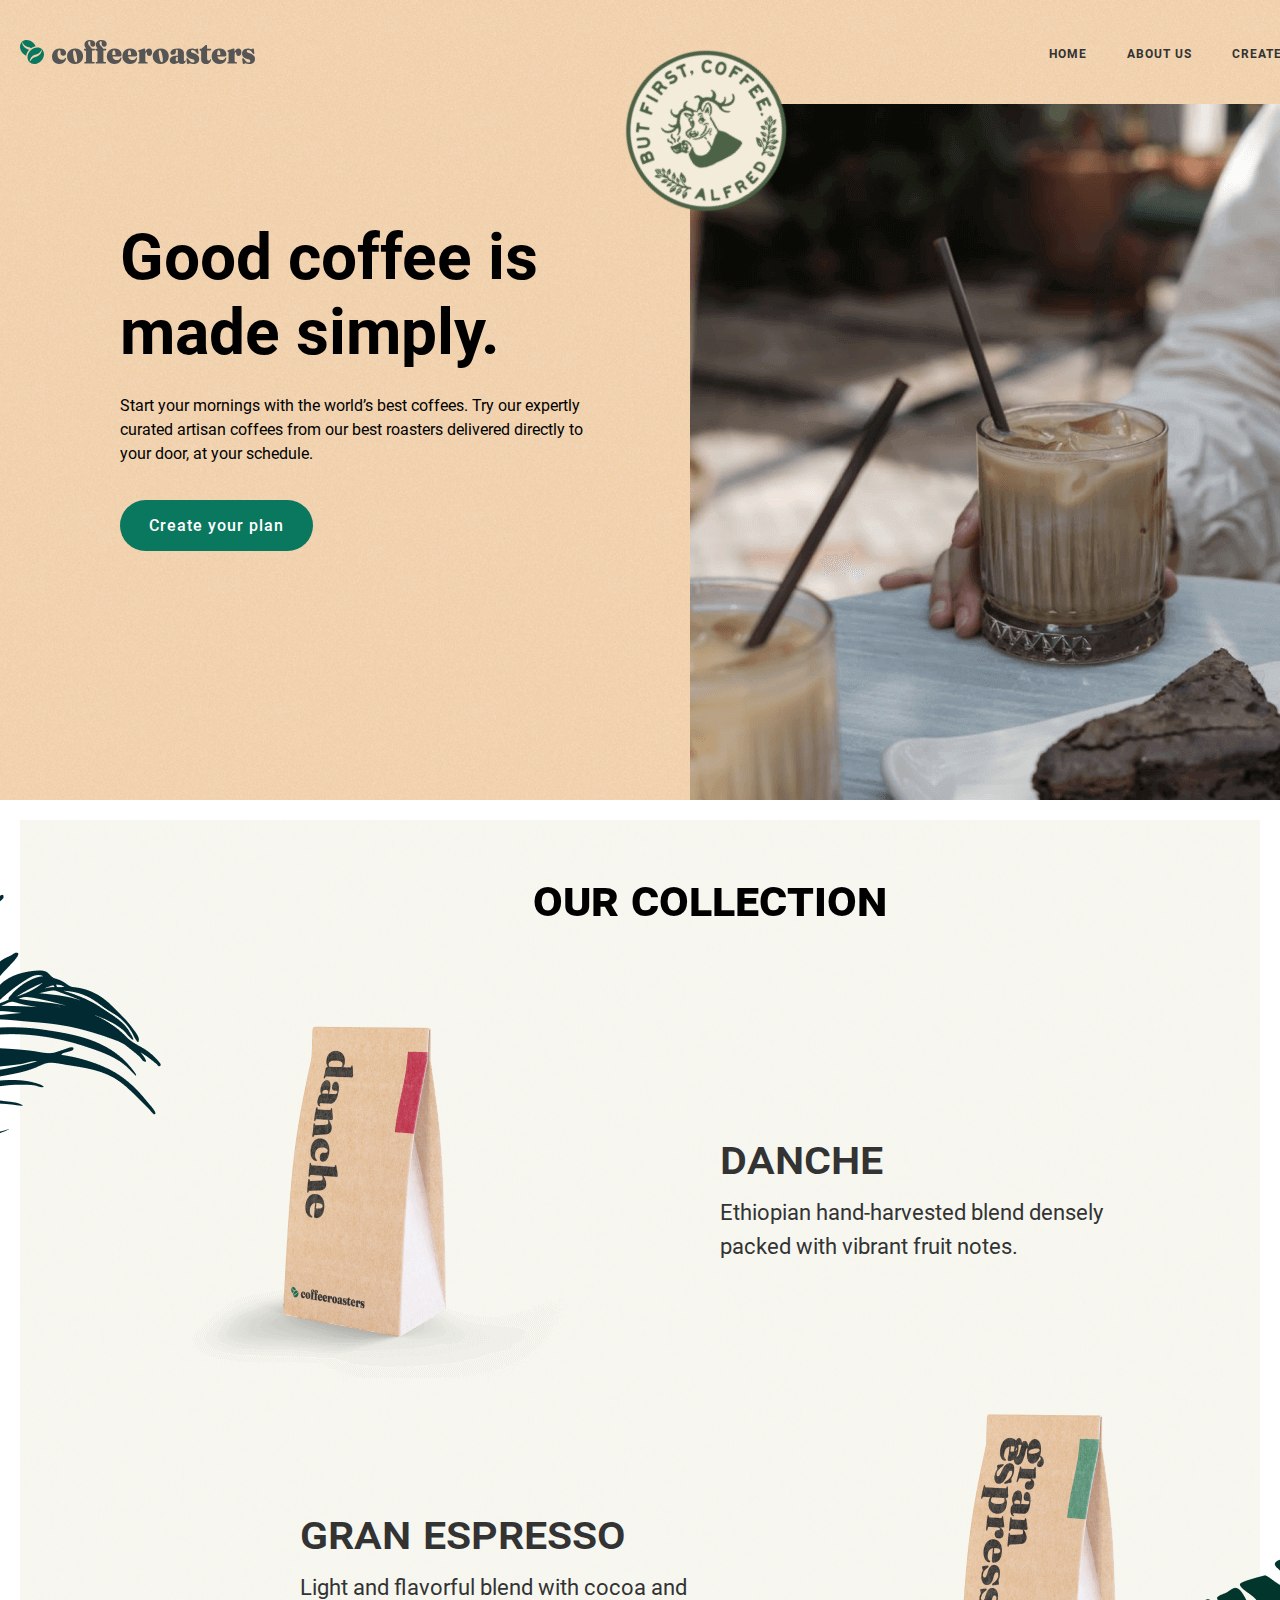
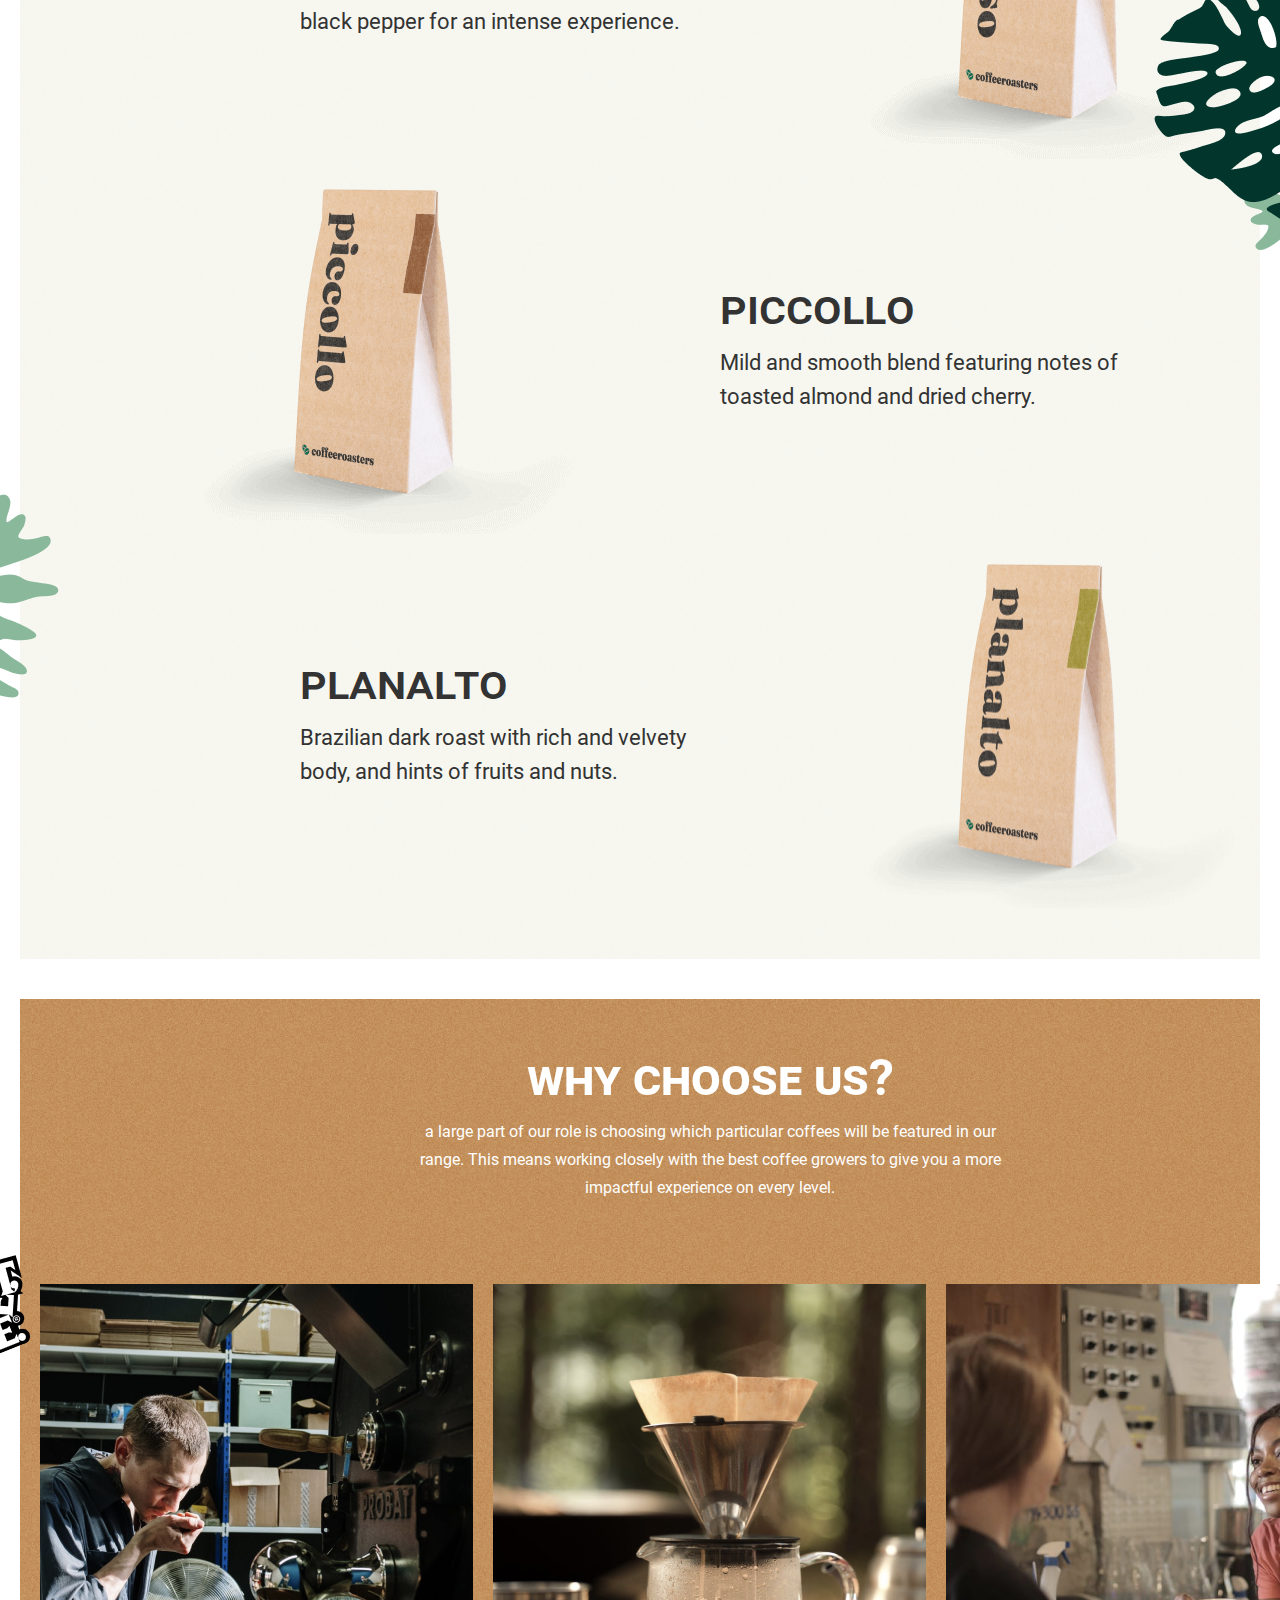
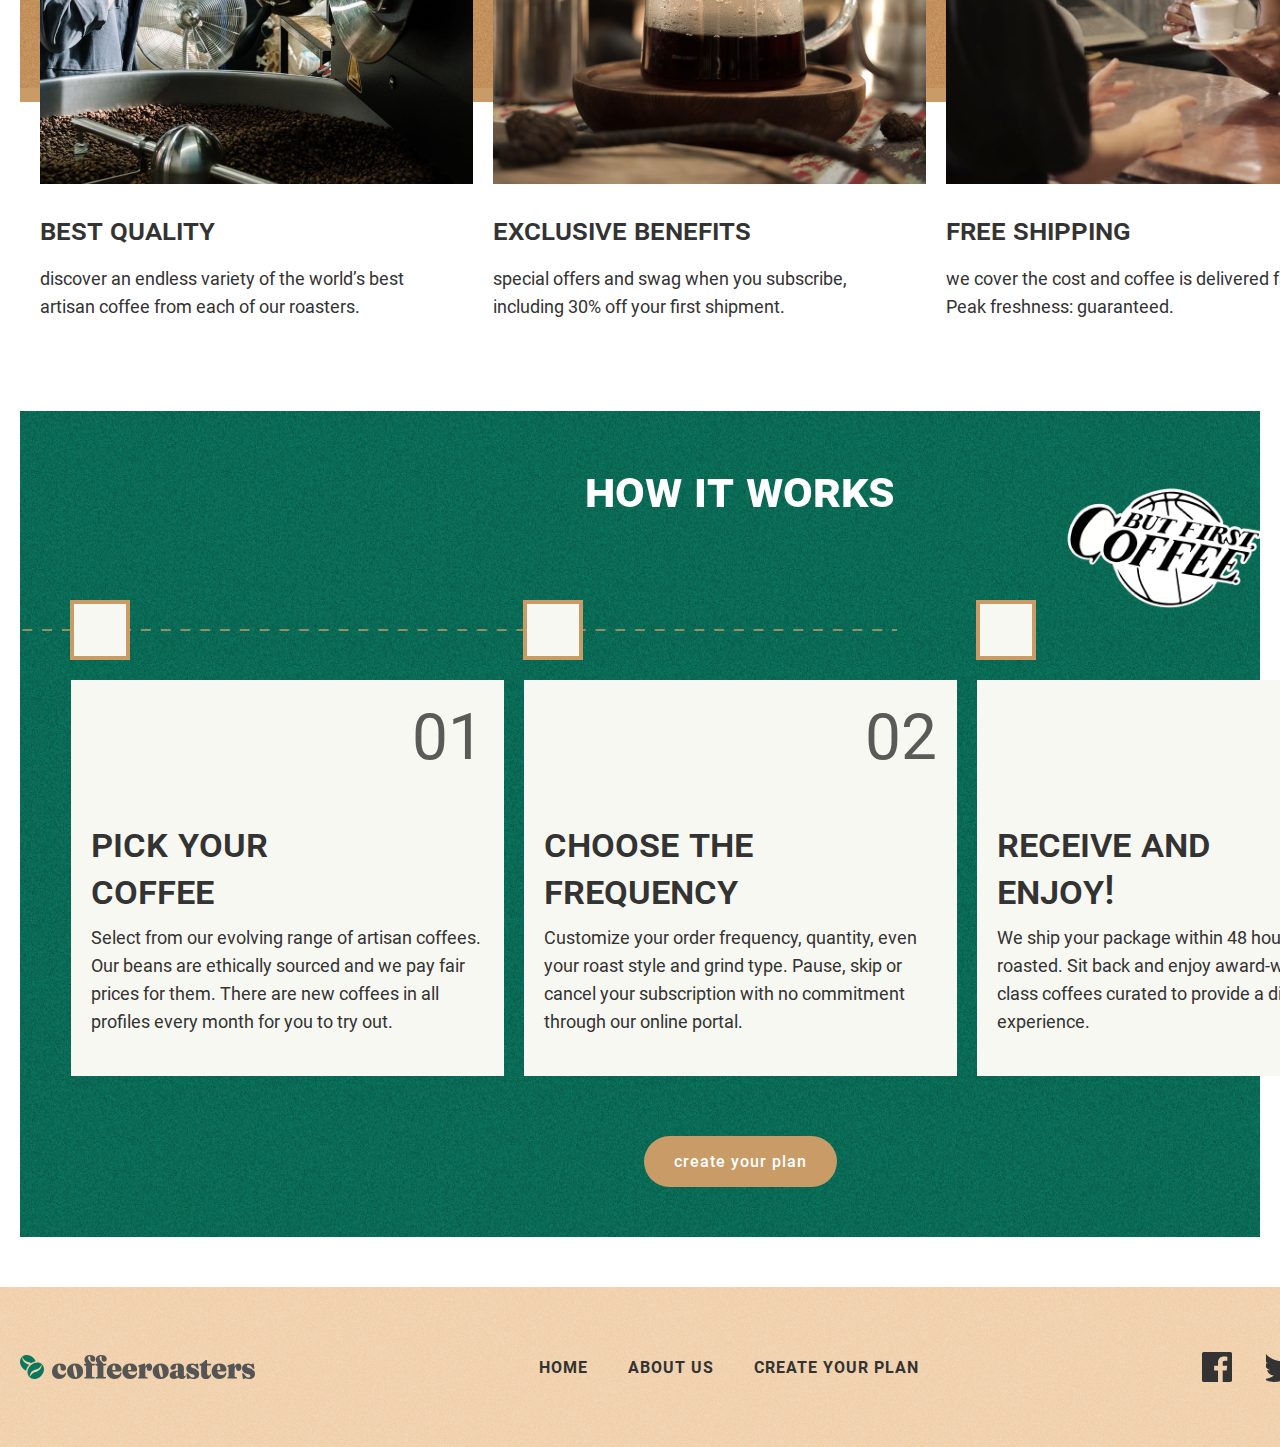
==== commit efed7ee1: "about page added" ====
--- a/index.html
+++ b/index.html
@@ -6,7 +6,6 @@
   <meta name="viewport" content="width=device-width, initial-scale=1.0">
   <link rel="stylesheet" href="./css/normalize.css">
   <link rel="stylesheet" href="./css/main.min.css">
-  <!-- <link rel="stylesheet" href="./css/main.css"> -->
   <title>Coffeeroasters</title>
 </head>
 <body>
@@ -21,7 +20,7 @@
               <a class="menu__link" href="./index.html">HOME</a>
             </li>
             <li class="menu__item">
-              <a class="menu__link" href="#">ABOUT US</a>
+              <a class="menu__link" href="./about.html">ABOUT US</a>
             </li>
             <li class="menu__item">
               <a class="menu__link" href="#">Create your plan</a>
@@ -165,25 +164,25 @@
         <a class="footer__logo" href="./index.html">
           <img class="footer__logo-img" src="./images/Coffeeroaster__logo.svg" width="235" height="24" alt="site logo">
         </a>
-        <ol class="menu__sublist">
+        <ol class="footer__menu menu__sublist">
           <li class="menu__subitem">
             <a class="menu__sublink" href="./index.html">HOME</a>
           </li>
           <li class="menu__subitem">
-            <a class="menu__sublink" href="#">ABOUT US</a>
+            <a class="menu__sublink" href="./about.html">ABOUT US</a>
           </li>
           <li class="menu__subitem">
             <a class="menu__sublink" href="#">Create your plan</a>
           </li>
         </ol>
         <div class="footer__right">
-          <a class="footer__right-logo" href="https://facebook.com" target="_blanck">
+          <a class="footer__right-logo" href="https://facebook.com" target="_blank">
             <img src="./images/facebook.svg" width="30" height="30" alt="facebook logo">
           </a>
-          <a class="footer__right-logo" href="https://twitter.com" target="_blanck">
+          <a class="footer__right-logo" href="https://twitter.com" target="_blank">
             <img src="./images/twitter.svg" width="30" height="30" alt="twitter logo">
           </a>
-          <a class="footer__right-logo" href="https://instagram.com" target="_blanck">
+          <a class="footer__right-logo" href="https://instagram.com" target="_blank">
             <img src="./images/instagram.svg" width="30" height="30" alt="instagram logo">
           </a>
         </div>
--- a/css/main.min.css
+++ b/css/main.min.css
@@ -1 +1,2 @@
-@font-face{font-family:Roboto;src:url('../fonts/Roboto-Regular.woff2') format('woff2'),url('../fonts/Roboto-Regular.woff') format('woff');font-weight:400;font-style:normal;font-display:swap}@font-face{font-family:Roboto;src:url('../fonts/Roboto-Medium.woff2') format('woff2'),url('../fonts/Roboto-Medium.woff') format('woff');font-weight:500;font-style:normal;font-display:swap}@font-face{font-family:Roboto;src:url('../fonts/Roboto-Bold.woff2') format('woff2'),url('../fonts/Roboto-Bold.woff') format('woff');font-weight:700;font-style:normal;font-display:swap}*{-webkit-box-sizing:border-box;box-sizing:border-box}html{scroll-behavior:smooth}body{margin:0;overflow-x:hidden;font-family:Roboto,arialable}img{vertical-align:middle;-o-object-fit:cover;object-fit:cover}.container{width:1380px;padding:0 20px;margin:0 auto}.header{background-image:url("../images/back.png");background-blend-mode:overlay;background-repeat:no-repeat;background-size:100%;background-color:#f3d7b7;padding:40px 0}.header__list{display:-webkit-box;display:-ms-flexbox;display:flex;-webkit-box-align:center;-ms-flex-align:center;align-items:center}.header__logo-link{width:235px;height:24px;text-decoration:none}.header__menu{margin-left:auto}.menu__list{display:-webkit-box;display:-ms-flexbox;display:flex;margin:0;padding:0;list-style:none}.menu__item{margin-right:40px}.menu__item:nth-child(3){margin-right:0}.menu__link{font-weight:700;font-size:12px;line-height:14px;letter-spacing:1px;text-transform:uppercase;text-decoration:none;color:#333}.hero{position:relative;padding:116px 0 249px;background-image:url("../images/cofe_foto.png"),url("../images/back.png");background-blend-mode:normal,overlay;background-repeat:no-repeat;background-size:710px 696px,100%;background-color:#f3d7b7;background-position:calc(50% + 405px) bottom,center}.hero::before{position:absolute;top:-80px;left:calc(50% - 40px);display:block;width:214px;height:214px;background-image:url("../images/butfirst_coffee.svg");background-repeat:no-repeat;background-size:214;z-index:1;content:""}.hero__list{width:464px;margin-left:100px}.hero__title{margin:0;margin-bottom:24px;font-weight:700;font-size:64px;line-height:75px;color:#000}.hero__text{margin:0;margin-bottom:34px;font-weight:400;font-size:16px;line-height:24px;color:#000}.hero__link{display:inline-block;width:193px;padding:16px 24px;background:#0a775f;border-radius:100px;font-weight:500;font-size:16px;line-height:19px;text-align:center;letter-spacing:1px;color:#fff;text-decoration:none}.product{position:relative;text-align:center;padding:20px}.product::before{position:absolute;top:70px;left:calc(50% - 850px);display:block;width:402px;height:300px;background-image:url("../images/left_side_leaf.png");background-repeat:no-repeat;z-index:1;content:""}.product::after{position:absolute;top:720px;right:calc(50% - 950px);display:block;width:450px;height:477px;background-image:url("../images/right_leaf.png"),url("../images/right_leaf_bottom.png");background-position:center,calc(50% + 25px) calc(50% + 25px);background-repeat:no-repeat;content:""}.product__box{position:relative;background:#f8f8f2;padding:50px 0;background-image:url("../images/back.png");background-blend-mode:overlay;background-repeat:no-repeat;background-size:100% 100%;background-position:center;text-align:center}.product__box::before{position:absolute;bottom:180px;left:calc(50% - 895px);display:block;width:316px;height:285px;background-image:url("../images/left_side_leaf_two.png");background-repeat:no-repeat;content:""}.product__title{margin:0;margin-bottom:80px;font-weight:700;font-size:50px;line-height:59px;font-variant:small-caps;text-align:center;color:#000}.product__list{display:inline-block;width:1114px;margin:0;padding:0;list-style:none}.product__item{display:-webkit-box;display:-ms-flexbox;display:flex;-webkit-box-align:center;-ms-flex-align:center;align-items:center;-webkit-box-orient:horizontal;-webkit-box-direction:reverse;-ms-flex-direction:row-reverse;flex-direction:row-reverse;text-align:start}.product__item:nth-child(2n+1){-webkit-box-orient:horizontal;-webkit-box-direction:normal;-ms-flex-direction:row;flex-direction:row}.product__img{margin-right:117px}.product__img--two{margin-right:0;margin-left:117px}.product__content{width:400px}.product__subject{margin:0;margin-bottom:10px;font-weight:500;font-size:48px;line-height:56px;font-variant:small-caps;color:#333}.product__text{margin:0;font-weight:400;font-size:22px;line-height:34px;color:#333}.choose{padding:20px 20px 289px}.choose__box{position:relative;padding:50px 0 500px;background-image:url("../images/back.png");background-blend-mode:overlay;background-repeat:no-repeat;background-size:100%;background-color:#c99b67;text-align:center}.choose__box::before{position:absolute;top:233px;left:calc(50% - 750px);display:block;width:140px;height:140px;background-image:url("../images/choose_back.png");background-repeat:no-repeat;background-size:140px;background-position:calc(50%) calc(50%);z-index:1;content:""}.choose__info{display:inline-block;width:581px;text-align:center}.choose__title{margin:0;margin-bottom:10px;font-weight:700;font-size:50px;line-height:59px;font-variant:small-caps;color:#fff}.choose__text{margin:0;font-weight:400;font-size:16px;line-height:28px;color:#fff}.choose__list{position:absolute;bottom:-237px;display:-webkit-box;display:-ms-flexbox;display:flex;margin:0;padding:0;list-style:none}.choose__item{margin-right:20px}.choose__item:nth-child(3){margin-right:0}.choose__img{margin-bottom:28px}.choose__content{width:365px;text-align:start}.choose__subject{font-weight:500;font-size:30px;line-height:35px;font-variant:small-caps;color:#333}.choose__desc{font-weight:400;font-size:18px;line-height:28px;color:#333}.works{padding:20px 20px 50px}.works__box{padding:50px 30px;background-image:url("../images/but_first.png"),url("../images/there_kubik.png"),url("../images/back.png");background-blend-mode:normal,normal,overlay;background-repeat:no-repeat;background-size:215px 177px,889px 2px,100% 100%;background-position:calc(50% + 520px) calc(50% - 280px),calc(50% - 188px) calc(50% - 194px),center;background-color:#0a775f;text-align:center}.works__title{margin:0;margin-bottom:80px;font-weight:700;font-size:50px;line-height:59px;text-align:center;font-variant:small-caps;color:#fff}.works__kubik-box{display:-webkit-box;display:-ms-flexbox;display:flex;-webkit-box-pack:justify;-ms-flex-pack:justify;justify-content:space-between;width:966px}.works__kubik{display:inline-block;width:60px;height:60px;margin-bottom:20px;background-color:#f8f8f2;border:4px solid #c99b67}.works__list{display:-webkit-box;display:-ms-flexbox;display:flex;-webkit-box-pack:center;-ms-flex-pack:center;justify-content:center;margin:0;padding:0;list-style:none}.works__item{width:433px;margin-right:20px;margin-bottom:60px;padding:20px 20px 40px 20px;background-color:#f8f8f2;text-align:end}.works__item:nth-child(3){margin-right:0}.works__number{display:inline-block;margin-bottom:45px;font-weight:400;font-size:64px;line-height:75px;font-variant:small-caps;color:#333;opacity:.8}.works__subject-box{width:231px}.works__subject{margin:0;margin-bottom:10px;font-weight:500;font-size:40px;line-height:47px;font-variant:small-caps;text-align:start;color:#333}.works__text{margin:0;font-weight:400;font-size:18px;line-height:28px;text-align:start;color:#333}.works__link{display:inline-block;width:193px;padding:16px 24px;background:#c99b67;border-radius:100px;font-weight:500;font-size:16px;line-height:19px;text-align:center;letter-spacing:1px;text-decoration:none;color:#fff}.footer{background-image:url("../images/back.png");background-blend-mode:overlay;background-repeat:no-repeat;background-size:100%;background-color:#f3d7b7}.footer__box{display:-webkit-box;display:-ms-flexbox;display:flex;-webkit-box-pack:justify;-ms-flex-pack:justify;justify-content:space-between;-webkit-box-align:center;-ms-flex-align:center;align-items:center;padding:65px 0}.menu__sublist{display:-webkit-box;display:-ms-flexbox;display:flex;margin:0;padding:0;list-style:none}.menu__subitem{margin-right:40px}.menu__subitem:nth-child(3){margin-right:0}.menu__sublink{font-weight:700;font-size:16px;line-height:19px;letter-spacing:1px;text-transform:uppercase;text-decoration:none;color:#333}.footer__right-logo{margin-right:30px;text-decoration:none}.footer__right-logo:nth-child(3){margin-right:0}+@font-face{font-family:'Roboto';src:url("../fonts/Roboto-Regular.woff2") format("woff2"),url("../fonts/Roboto-Regular.woff") format("woff");font-weight:normal;font-style:normal;font-display:swap}@font-face{font-family:'Roboto';src:url("../fonts/Roboto-Medium.woff2") format("woff2"),url("../fonts/Roboto-Medium.woff") format("woff");font-weight:500;font-style:normal;font-display:swap}@font-face{font-family:'Roboto';src:url("../fonts/Roboto-Bold.woff2") format("woff2"),url("../fonts/Roboto-Bold.woff") format("woff");font-weight:bold;font-style:normal;font-display:swap}*{-webkit-box-sizing:border-box;box-sizing:border-box}html{scroll-behavior:smooth}body{margin:0;overflow-x:hidden;font-family:'Roboto', 'arialable'}img{vertical-align:middle;-o-object-fit:cover;object-fit:cover}.container{width:1380px;padding:0 20px;margin:0 auto}.header{background-image:url("../images/back.png");background-blend-mode:overlay;background-repeat:no-repeat;background-size:100%;background-color:#F3D7B7;padding:40px 0}.header__list{display:-webkit-box;display:-ms-flexbox;display:flex;-webkit-box-align:center;-ms-flex-align:center;align-items:center}.header__logo-link{width:235px;height:24px;text-decoration:none}.header__menu{margin-left:auto}.menu__list{display:-webkit-box;display:-ms-flexbox;display:flex;margin:0;padding:0;list-style:none}.menu__item{margin-right:40px}.menu__item:nth-child(3){margin-right:0}.menu__link{font-weight:700;font-size:12px;line-height:14px;letter-spacing:1px;text-transform:uppercase;text-decoration:none;color:#333333}.hero__two{position:relative;padding:116px 0 225px;background-image:url("../images/cofe_foto_two.png"),url("../images/back.png");background-blend-mode:normal, overlay;background-repeat:no-repeat;background-size:710px 596px, 100%;background-color:#F3D7B7;background-position:calc(50% + 405px) bottom,center}.hero__two::before{position:absolute;top:-80px;left:calc(50% - 40px);display:block;width:214px;height:214px;background-image:url("../images/butfirst_coffee.svg");background-repeat:no-repeat;background-size:214;z-index:1;content:""}.hero__sublist{width:372px;margin-left:100px}.commit{padding:20px 20px 80px}.commit__box{position:relative;padding:160px 64px 200px 165px;background-image:url("../images/back.png");background-blend-mode:overlay;background-repeat:no-repeat;background-size:100%;background-position:center;background-color:#F8F8F2}.commit__box::before{position:absolute;top:60px;left:calc(50% - 905px);display:block;width:402px;height:300px;background-image:url("../images/left_side_leaf.png");background-repeat:no-repeat;background-size:402px 300px;content:""}.content__subbox{display:-webkit-box;display:-ms-flexbox;display:flex}.commit__img{margin-right:158px;z-index:1}.commit__list{width:626px}.commit__title{margin:0;margin-bottom:24px;font-weight:700;font-size:48px;line-height:56px;font-variant:small-caps;color:#000000}.commit__text{margin:0;font-weight:400;font-size:18px;line-height:30px;color:#333333}.info{padding:80px 20px 20px;position:relative}.info::before{position:absolute;top:0px;left:calc(50% + 150px);display:block;width:550px;height:500px;background-image:url("../images/choose_img.png");background-repeat:no-repeat;background-size:550px 500px;z-index:2;content:""}.info__box{padding:100px 0 118px 143px;background-image:url("../images/back.png");background-blend-mode:overlay;background-repeat:no-repeat;background-size:100%;background-color:#C99B67}.info__list{width:639px}.info__item{width:397px}.info__title{margin:0;margin-bottom:24px;font-weight:700;font-size:50px;line-height:59px;font-variant:small-caps;color:#FFFFFF}.info__text{margin:0;font-weight:400;font-size:18px;line-height:30px;color:#FFFFFF}.works{padding:20px 20px 50px}.works__box_two{padding:50px 30px 100px;background-image:url("../images/back.png");background-blend-mode:overlay;background-repeat:no-repeat;background-size:100%;background-position:center;background-color:#0A775F;text-align:center}.works__title_two{margin:0;margin-bottom:80px;font-weight:700;font-size:50px;line-height:59px;text-align:center;font-variant:small-caps;color:#FFFFFF}.works__subject_box{width:141px}.works__item_two{width:433px;margin-right:20px;padding:140px 20px 40px 20px;background-color:#F8F8F2;text-align:end}.works__item_two:nth-child(1n+2){width:433px;margin-right:20px;padding:187px 20px 40px 20px;background-color:#F8F8F2;text-align:end}.works__item_two:nth-child(1){background-image:url("../images/works__item_one_img.svg");background-repeat:no-repeat;background-size:120px 143px;background-position:calc(50% + 100px) calc(50% - 95px)}.works__item_two:nth-child(2){background-image:url("../images/works__item_two_img.svg");background-repeat:no-repeat;background-size:120px 120px;background-position:calc(50% + 100px) calc(50% - 95px)}.works__item_two:nth-child(3){background-image:url("../images/works__item_there_img.svg");background-repeat:no-repeat;background-size:120px 107px;background-position:calc(50% + 100px) calc(50% - 95px)}.hero{position:relative;padding:116px 0 249px;background-image:url("../images/cofe_foto.png"),url("../images/back.png");background-blend-mode:normal, overlay;background-repeat:no-repeat;background-size:710px 696px, 100%;background-color:#F3D7B7;background-position:calc(50% + 405px) bottom,center}.hero::before{position:absolute;top:-80px;left:calc(50% - 40px);display:block;width:214px;height:214px;background-image:url("../images/butfirst_coffee.svg");background-repeat:no-repeat;background-size:214;z-index:1;content:""}.hero__list{width:464px;margin-left:100px}.hero__title{margin:0;margin-bottom:24px;font-weight:700;font-size:64px;line-height:75px;color:#000000}.hero__text{margin:0;margin-bottom:34px;font-weight:400;font-size:16px;line-height:24px;color:#000000}.hero__link{display:inline-block;width:193px;padding:16px 24px;background:#0A775F;border-radius:100px;font-weight:500;font-size:16px;line-height:19px;text-align:center;letter-spacing:1px;color:#FFFFFF;text-decoration:none}.product{position:relative;text-align:center;padding:20px}.product::before{position:absolute;top:70px;left:calc(50% - 850px);display:block;width:402px;height:300px;background-image:url("../images/left_side_leaf.png");background-repeat:no-repeat;z-index:1;content:""}.product::after{position:absolute;top:720px;right:calc(50% - 950px);display:block;width:450px;height:477px;background-image:url("../images/right_leaf.png"),url("../images/right_leaf_bottom.png");background-position:center,calc(50% + 25px) calc(50% + 25px);background-repeat:no-repeat;content:""}.product__box{position:relative;background:#F8F8F2;padding:50px 0;background-image:url("../images/back.png");background-blend-mode:overlay;background-repeat:no-repeat;background-size:100% 100%;background-position:center;text-align:center}.product__box::before{position:absolute;bottom:180px;left:calc(50% - 895px);display:block;width:316px;height:285px;background-image:url("../images/left_side_leaf_two.png");background-repeat:no-repeat;content:""}.product__title{margin:0;margin-bottom:80px;font-weight:700;font-size:50px;line-height:59px;font-variant:small-caps;text-align:center;color:#000000}.product__list{display:inline-block;width:1114px;margin:0;padding:0;list-style:none}.product__item{display:-webkit-box;display:-ms-flexbox;display:flex;-webkit-box-align:center;-ms-flex-align:center;align-items:center;-webkit-box-orient:horizontal;-webkit-box-direction:reverse;-ms-flex-direction:row-reverse;flex-direction:row-reverse;text-align:start}.product__item:nth-child(2n+1){-webkit-box-orient:horizontal;-webkit-box-direction:normal;-ms-flex-direction:row;flex-direction:row}.product__img{margin-right:117px}.product__img--two{margin-right:0;margin-left:117px}.product__content{width:400px}.product__subject{margin:0;margin-bottom:10px;font-weight:500;font-size:48px;line-height:56px;font-variant:small-caps;color:#333333}.product__text{margin:0;font-weight:400;font-size:22px;line-height:34px;color:#333333}.choose{padding:20px 20px 289px}.choose__box{position:relative;padding:50px 0 500px;background-image:url("../images/back.png");background-blend-mode:overlay;background-repeat:no-repeat;background-size:100%;background-color:#C99B67;text-align:center}.choose__box::before{position:absolute;top:233px;left:calc(50% - 750px);display:block;width:140px;height:140px;background-image:url("../images/choose_back.png");background-repeat:no-repeat;background-size:140px;background-position:calc(50%) calc(50%);z-index:1;content:""}.choose__info{display:inline-block;width:581px;text-align:center}.choose__title{margin:0;margin-bottom:10px;font-weight:700;font-size:50px;line-height:59px;font-variant:small-caps;color:#FFFFFF}.choose__text{margin:0;font-weight:400;font-size:16px;line-height:28px;color:#FFFFFF}.choose__list{position:absolute;bottom:-237px;display:-webkit-box;display:-ms-flexbox;display:flex;margin:0;padding:0;list-style:none}.choose__item{margin-right:20px}.choose__item:nth-child(3){margin-right:0}.choose__img{margin-bottom:28px}.choose__content{width:365px;text-align:start}.choose__subject{font-weight:500;font-size:30px;line-height:35px;font-variant:small-caps;color:#333333}.choose__desc{font-weight:400;font-size:18px;line-height:28px;color:#333333}.works{padding:20px 20px 50px}.works__box{padding:50px 30px;background-image:url("../images/but_first.png"),url("../images/there_kubik.png"),url("../images/back.png");background-blend-mode:normal, normal, overlay;background-repeat:no-repeat;background-size:215px 177px, 889px 2px, 100% 100%;background-position:calc(50% + 520px) calc(50% - 280px),calc(50% - 188px) calc(50% - 194px),center;background-color:#0A775F;text-align:center}.works__title{margin:0;margin-bottom:80px;font-weight:700;font-size:50px;line-height:59px;text-align:center;font-variant:small-caps;color:#FFFFFF}.works__kubik-box{display:-webkit-box;display:-ms-flexbox;display:flex;-webkit-box-pack:justify;-ms-flex-pack:justify;justify-content:space-between;width:966px}.works__kubik{display:inline-block;width:60px;height:60px;margin-bottom:20px;background-color:#F8F8F2;border:4px solid #C99B67}.works__list{display:-webkit-box;display:-ms-flexbox;display:flex;-webkit-box-pack:center;-ms-flex-pack:center;justify-content:center;margin:0;padding:0;list-style:none}.works__item{width:433px;margin-right:20px;margin-bottom:60px;padding:20px 20px 40px 20px;background-color:#F8F8F2;text-align:end}.works__item:nth-child(3){margin-right:0}.works__number{display:inline-block;margin-bottom:45px;font-weight:400;font-size:64px;line-height:75px;font-variant:small-caps;color:#333333;opacity:0.8}.works__subject-box{width:231px}.works__subject{margin:0;margin-bottom:10px;font-weight:500;font-size:40px;line-height:47px;font-variant:small-caps;text-align:start;color:#333333}.works__text{margin:0;font-weight:400;font-size:18px;line-height:28px;text-align:start;color:#333333}.works__link{display:inline-block;width:193px;padding:16px 24px;background:#C99B67;border-radius:100px;font-weight:500;font-size:16px;line-height:19px;text-align:center;letter-spacing:1px;text-decoration:none;color:#FFFFFF}.footer{background-image:url("../images/back.png");background-blend-mode:overlay;background-repeat:no-repeat;background-size:100%;background-color:#F3D7B7}.footer__box{display:-webkit-box;display:-ms-flexbox;display:flex;-webkit-box-pack:justify;-ms-flex-pack:justify;justify-content:space-between;-webkit-box-align:center;-ms-flex-align:center;align-items:center;padding:65px 0}.menu__sublist{display:-webkit-box;display:-ms-flexbox;display:flex;margin:0;padding:0;list-style:none}.menu__subitem{margin-right:40px}.menu__subitem:nth-child(3){margin-right:0}.menu__sublink{font-weight:700;font-size:16px;line-height:19px;letter-spacing:1px;text-transform:uppercase;text-decoration:none;color:#333333}.footer__right-logo{margin-right:30px;text-decoration:none}.footer__right-logo:nth-child(3){margin-right:0}
+/*# sourceMappingURL=main.min.css.map */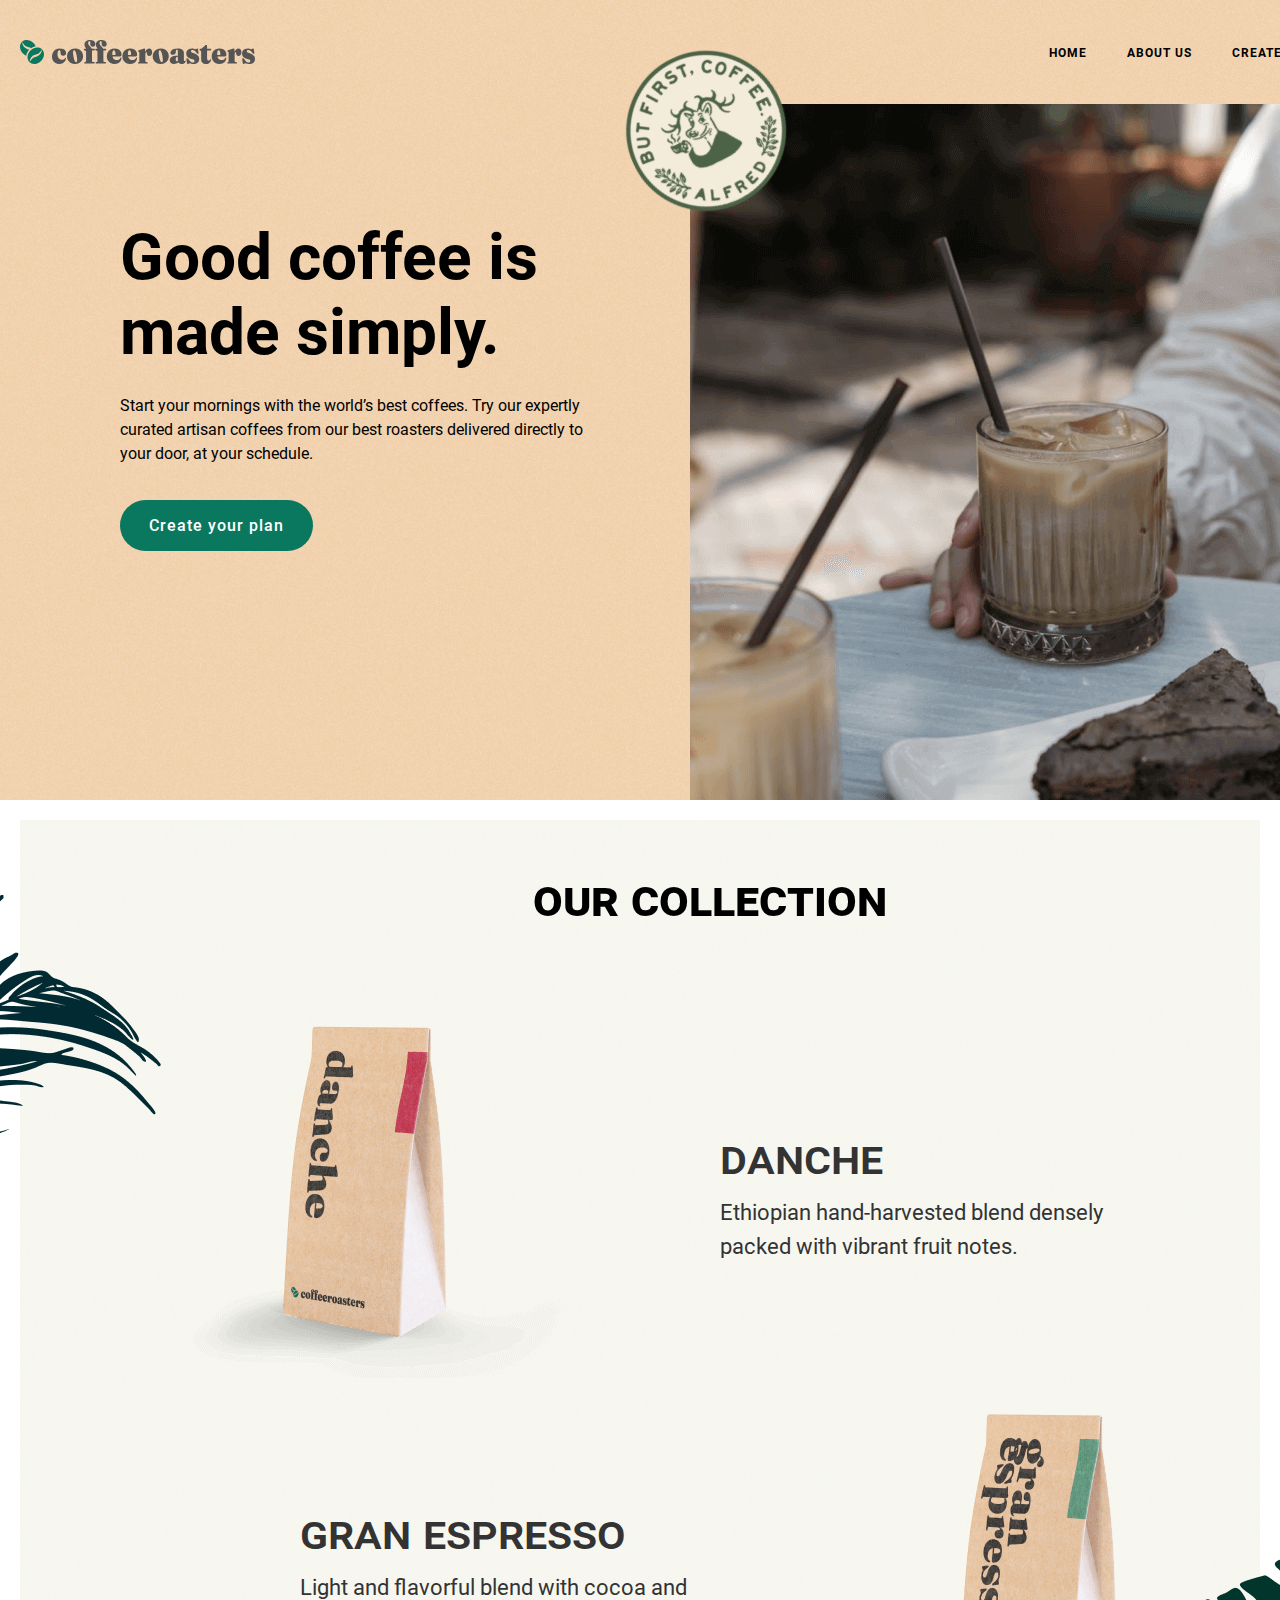
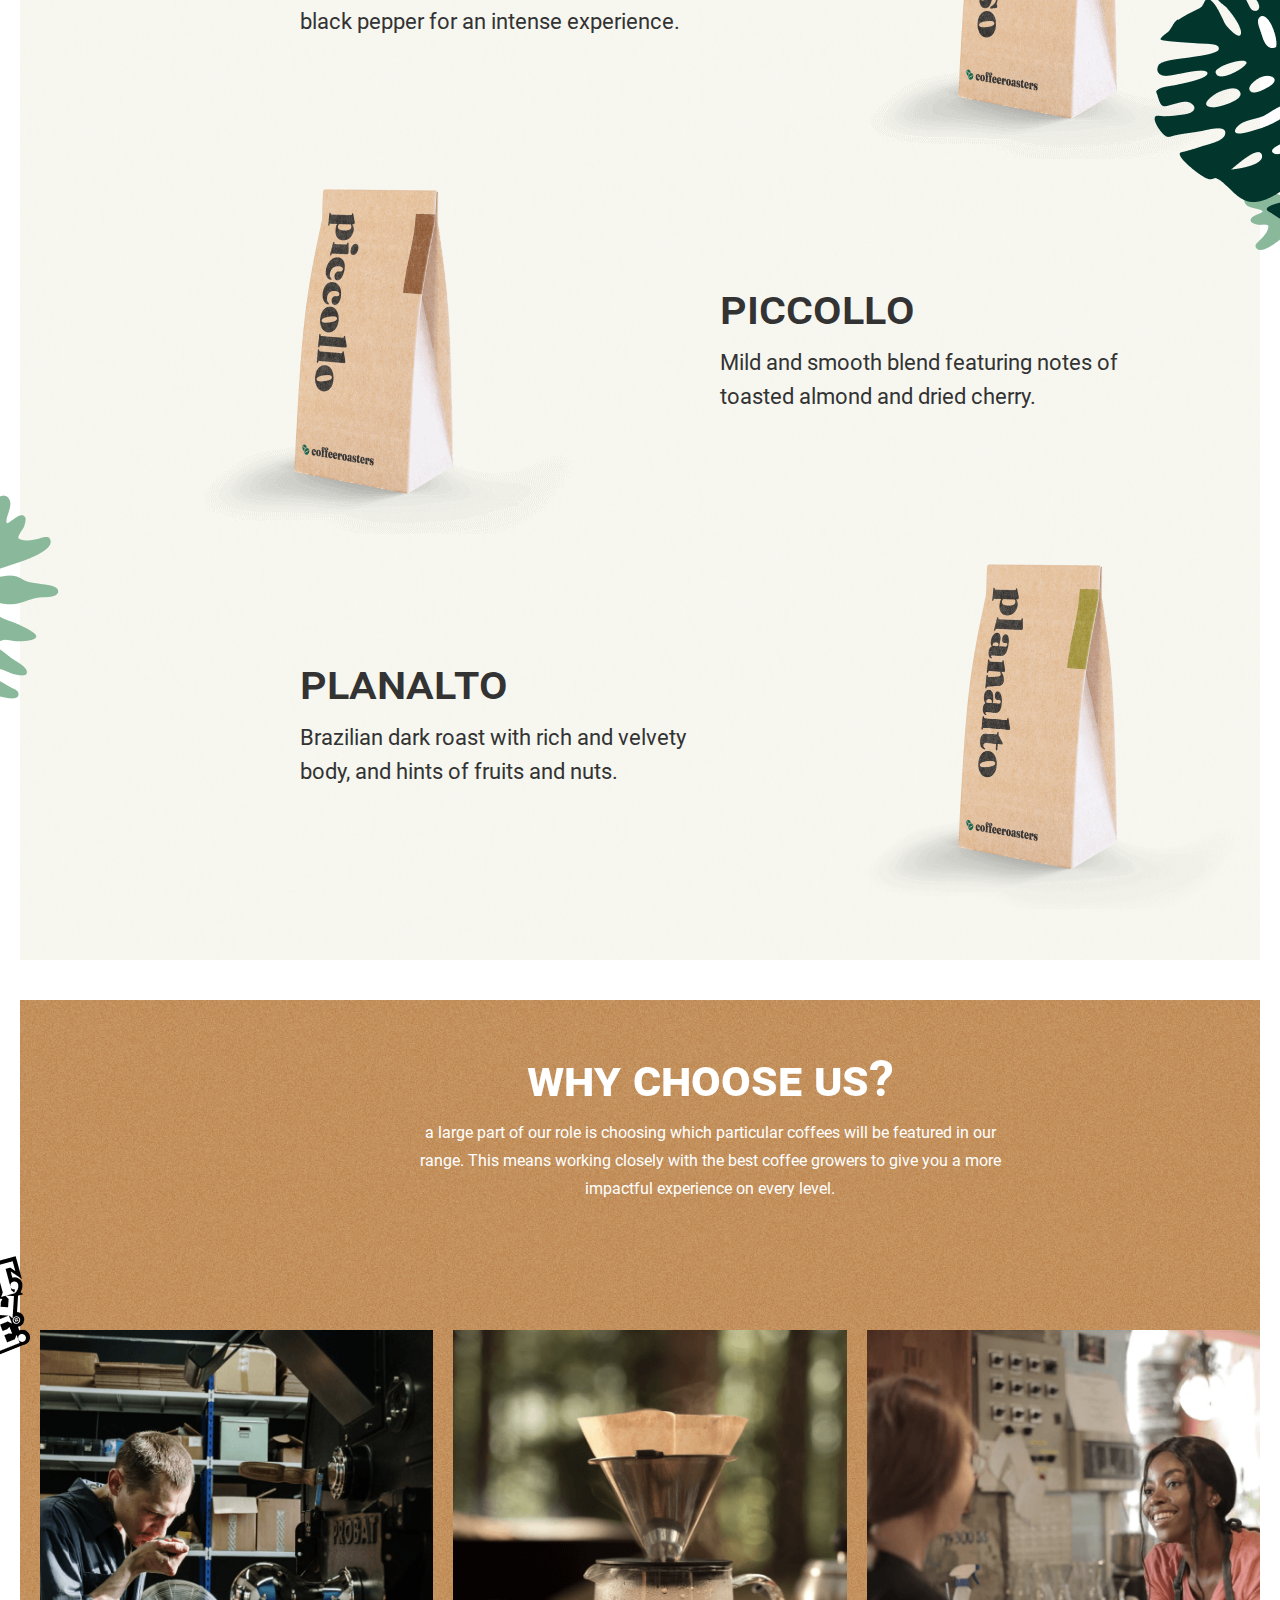
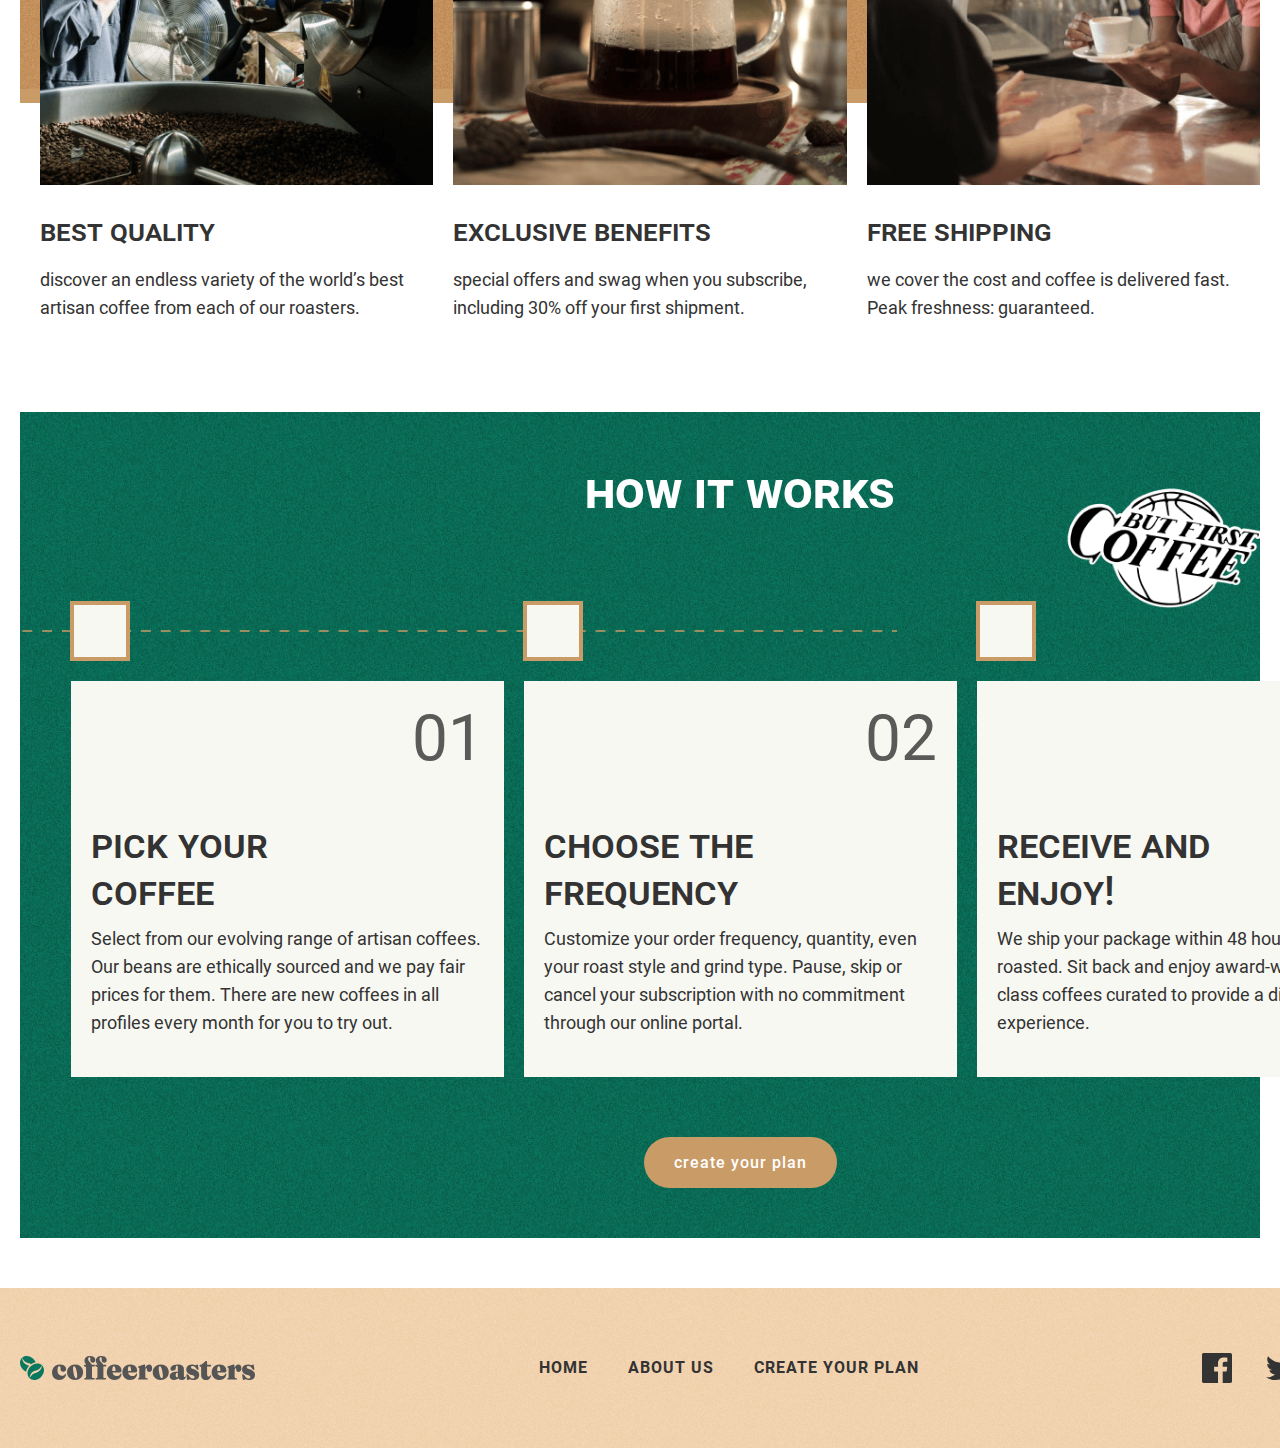
==== commit 17bcd132: "scss file added" ====
--- a/index.html
+++ b/index.html
@@ -4,7 +4,6 @@
   <meta charset="UTF-8">
   <meta http-equiv="X-UA-Compatible" content="IE=edge">
   <meta name="viewport" content="width=device-width, initial-scale=1.0">
-  <link rel="stylesheet" href="./css/normalize.css">
   <link rel="stylesheet" href="./css/main.min.css">
   <title>Coffeeroasters</title>
 </head>
@@ -49,28 +48,28 @@
           <h2 class="product__title">our collection</h2>
           <ul class="product__list">
             <li class="product__item">
-              <img class="product__img" src="./images/danche.png" width="450" height="375" alt="the package depicts danche coffees">
+              <img class="product__img" src="./images/danche.png" srcset="./images/danche.png 1x, ./images/danche@2x.png 2x" width="450" height="375" alt="the package depicts danche coffees">
               <div class="product__content">
                 <h3 class="product__subject">danche</h3>
                 <p class="product__text">Ethiopian hand-harvested blend densely packed with vibrant fruit notes.</p>
               </div>
             </li>
             <li class="product__item">
-              <img class="product__img product__img--two" src="./images/gran.png" width="450" height="375" alt="the package features Gran Espresso coffees">
+              <img class="product__img product__img--two" src="./images/gran.png" srcset="./images/gran.png 1x, ./images/gran@2x.png 2x" width="450" height="375" alt="the package features Gran Espresso coffees">
               <div class="product__content">
                 <h3 class="product__subject">gran espresso</h3>
                 <p class="product__text">Light and flavorful blend with cocoa and black pepper for an intense experience.</p>
               </div>
             </li>
             <li class="product__item">
-              <img class="product__img" src="./images/piccollo.png" width="450" height="375" alt="the package features Piccollo coffees">
+              <img class="product__img" src="./images/piccollo.png" srcset="./images/piccollo.png 1x, ./images/piccollo@2x.png 2x" width="450" height="375" alt="the package features Piccollo coffees">
               <div class="product__content">
                 <h3 class="product__subject">piccollo</h3>
                 <p class="product__text">Mild and smooth blend featuring notes of toasted almond and dried cherry.</p>
               </div>
             </li>
             <li class="product__item">
-              <img class="product__img product__img--two" src="./images/planalto.png" width="450" height="375" alt="the package describes Planalto coffees">
+              <img class="product__img product__img--two" src="./images/planalto.png" srcset="./images/planalto.png 1x, ./images/planalto@2x.png 2x" width="450" height="375" alt="the package describes Planalto coffees">
               <div class="product__content">
                 <h3 class="product__subject">planalto</h3>
                 <p class="product__text">Brazilian dark roast with rich and velvety body, and hints of fruits and nuts.</p>
@@ -92,21 +91,21 @@
           </div>
           <ol class="choose__list">
             <li class="choose__item">
-              <img class="choose__img" src="./images/choose_img_one.png" width="433" height="500" alt="">
+              <img class="choose__img" src="./images/choose_img_one.png" srcset="./images/choose_img_one.png 1x, ./images/choose_img_one@2x.png 2x" width="433" height="500" alt="">
               <div class="choose__content">
                 <strong class="choose__subject">best quality</strong>
                 <p class="choose__desc">discover an endless variety of the world’s best artisan coffee from each of our roasters.</p>
               </div>
             </li>
             <li class="choose__item">
-              <img class="choose__img" src="./images/choose_img_two.png" width="433" height="500" alt="">
+              <img class="choose__img" src="./images/choose_img_two.png" srcset="./images/choose_img_two.png 1x, ./images/choose_img_two@2x.png 2x" width="433" height="500" alt="">
               <div class="choose__content">
                 <strong class="choose__subject">exclusive benefits</strong>
                 <p class="choose__desc">special offers and swag when you subscribe, including 30% off your first shipment.</p>
               </div>
             </li>
             <li class="choose__item">
-              <img class="choose__img" src="./images/choose_img_there.png" width="433" height="500" alt="">
+              <img class="choose__img" src="./images/choose_img_there.png" srcset="./images/choose_img_there.png 1x, ./images/choose_img_there@2x.png 2x" width="433" height="500" alt="">
               <div class="choose__content">
                 <strong class="choose__subject">free shipping</strong>
                 <p class="choose__desc">we cover the cost and coffee is delivered fast. Peak freshness: guaranteed.</p>
--- a/css/main.min.css
+++ b/css/main.min.css
@@ -1,2 +1,2 @@
-@font-face{font-family:'Roboto';src:url("../fonts/Roboto-Regular.woff2") format("woff2"),url("../fonts/Roboto-Regular.woff") format("woff");font-weight:normal;font-style:normal;font-display:swap}@font-face{font-family:'Roboto';src:url("../fonts/Roboto-Medium.woff2") format("woff2"),url("../fonts/Roboto-Medium.woff") format("woff");font-weight:500;font-style:normal;font-display:swap}@font-face{font-family:'Roboto';src:url("../fonts/Roboto-Bold.woff2") format("woff2"),url("../fonts/Roboto-Bold.woff") format("woff");font-weight:bold;font-style:normal;font-display:swap}*{-webkit-box-sizing:border-box;box-sizing:border-box}html{scroll-behavior:smooth}body{margin:0;overflow-x:hidden;font-family:'Roboto', 'arialable'}img{vertical-align:middle;-o-object-fit:cover;object-fit:cover}.container{width:1380px;padding:0 20px;margin:0 auto}.header{background-image:url("../images/back.png");background-blend-mode:overlay;background-repeat:no-repeat;background-size:100%;background-color:#F3D7B7;padding:40px 0}.header__list{display:-webkit-box;display:-ms-flexbox;display:flex;-webkit-box-align:center;-ms-flex-align:center;align-items:center}.header__logo-link{width:235px;height:24px;text-decoration:none}.header__menu{margin-left:auto}.menu__list{display:-webkit-box;display:-ms-flexbox;display:flex;margin:0;padding:0;list-style:none}.menu__item{margin-right:40px}.menu__item:nth-child(3){margin-right:0}.menu__link{font-weight:700;font-size:12px;line-height:14px;letter-spacing:1px;text-transform:uppercase;text-decoration:none;color:#333333}.hero__two{position:relative;padding:116px 0 225px;background-image:url("../images/cofe_foto_two.png"),url("../images/back.png");background-blend-mode:normal, overlay;background-repeat:no-repeat;background-size:710px 596px, 100%;background-color:#F3D7B7;background-position:calc(50% + 405px) bottom,center}.hero__two::before{position:absolute;top:-80px;left:calc(50% - 40px);display:block;width:214px;height:214px;background-image:url("../images/butfirst_coffee.svg");background-repeat:no-repeat;background-size:214;z-index:1;content:""}.hero__sublist{width:372px;margin-left:100px}.commit{padding:20px 20px 80px}.commit__box{position:relative;padding:160px 64px 200px 165px;background-image:url("../images/back.png");background-blend-mode:overlay;background-repeat:no-repeat;background-size:100%;background-position:center;background-color:#F8F8F2}.commit__box::before{position:absolute;top:60px;left:calc(50% - 905px);display:block;width:402px;height:300px;background-image:url("../images/left_side_leaf.png");background-repeat:no-repeat;background-size:402px 300px;content:""}.content__subbox{display:-webkit-box;display:-ms-flexbox;display:flex}.commit__img{margin-right:158px;z-index:1}.commit__list{width:626px}.commit__title{margin:0;margin-bottom:24px;font-weight:700;font-size:48px;line-height:56px;font-variant:small-caps;color:#000000}.commit__text{margin:0;font-weight:400;font-size:18px;line-height:30px;color:#333333}.info{padding:80px 20px 20px;position:relative}.info::before{position:absolute;top:0px;left:calc(50% + 150px);display:block;width:550px;height:500px;background-image:url("../images/choose_img.png");background-repeat:no-repeat;background-size:550px 500px;z-index:2;content:""}.info__box{padding:100px 0 118px 143px;background-image:url("../images/back.png");background-blend-mode:overlay;background-repeat:no-repeat;background-size:100%;background-color:#C99B67}.info__list{width:639px}.info__item{width:397px}.info__title{margin:0;margin-bottom:24px;font-weight:700;font-size:50px;line-height:59px;font-variant:small-caps;color:#FFFFFF}.info__text{margin:0;font-weight:400;font-size:18px;line-height:30px;color:#FFFFFF}.works{padding:20px 20px 50px}.works__box_two{padding:50px 30px 100px;background-image:url("../images/back.png");background-blend-mode:overlay;background-repeat:no-repeat;background-size:100%;background-position:center;background-color:#0A775F;text-align:center}.works__title_two{margin:0;margin-bottom:80px;font-weight:700;font-size:50px;line-height:59px;text-align:center;font-variant:small-caps;color:#FFFFFF}.works__subject_box{width:141px}.works__item_two{width:433px;margin-right:20px;padding:140px 20px 40px 20px;background-color:#F8F8F2;text-align:end}.works__item_two:nth-child(1n+2){width:433px;margin-right:20px;padding:187px 20px 40px 20px;background-color:#F8F8F2;text-align:end}.works__item_two:nth-child(1){background-image:url("../images/works__item_one_img.svg");background-repeat:no-repeat;background-size:120px 143px;background-position:calc(50% + 100px) calc(50% - 95px)}.works__item_two:nth-child(2){background-image:url("../images/works__item_two_img.svg");background-repeat:no-repeat;background-size:120px 120px;background-position:calc(50% + 100px) calc(50% - 95px)}.works__item_two:nth-child(3){background-image:url("../images/works__item_there_img.svg");background-repeat:no-repeat;background-size:120px 107px;background-position:calc(50% + 100px) calc(50% - 95px)}.hero{position:relative;padding:116px 0 249px;background-image:url("../images/cofe_foto.png"),url("../images/back.png");background-blend-mode:normal, overlay;background-repeat:no-repeat;background-size:710px 696px, 100%;background-color:#F3D7B7;background-position:calc(50% + 405px) bottom,center}.hero::before{position:absolute;top:-80px;left:calc(50% - 40px);display:block;width:214px;height:214px;background-image:url("../images/butfirst_coffee.svg");background-repeat:no-repeat;background-size:214;z-index:1;content:""}.hero__list{width:464px;margin-left:100px}.hero__title{margin:0;margin-bottom:24px;font-weight:700;font-size:64px;line-height:75px;color:#000000}.hero__text{margin:0;margin-bottom:34px;font-weight:400;font-size:16px;line-height:24px;color:#000000}.hero__link{display:inline-block;width:193px;padding:16px 24px;background:#0A775F;border-radius:100px;font-weight:500;font-size:16px;line-height:19px;text-align:center;letter-spacing:1px;color:#FFFFFF;text-decoration:none}.product{position:relative;text-align:center;padding:20px}.product::before{position:absolute;top:70px;left:calc(50% - 850px);display:block;width:402px;height:300px;background-image:url("../images/left_side_leaf.png");background-repeat:no-repeat;z-index:1;content:""}.product::after{position:absolute;top:720px;right:calc(50% - 950px);display:block;width:450px;height:477px;background-image:url("../images/right_leaf.png"),url("../images/right_leaf_bottom.png");background-position:center,calc(50% + 25px) calc(50% + 25px);background-repeat:no-repeat;content:""}.product__box{position:relative;background:#F8F8F2;padding:50px 0;background-image:url("../images/back.png");background-blend-mode:overlay;background-repeat:no-repeat;background-size:100% 100%;background-position:center;text-align:center}.product__box::before{position:absolute;bottom:180px;left:calc(50% - 895px);display:block;width:316px;height:285px;background-image:url("../images/left_side_leaf_two.png");background-repeat:no-repeat;content:""}.product__title{margin:0;margin-bottom:80px;font-weight:700;font-size:50px;line-height:59px;font-variant:small-caps;text-align:center;color:#000000}.product__list{display:inline-block;width:1114px;margin:0;padding:0;list-style:none}.product__item{display:-webkit-box;display:-ms-flexbox;display:flex;-webkit-box-align:center;-ms-flex-align:center;align-items:center;-webkit-box-orient:horizontal;-webkit-box-direction:reverse;-ms-flex-direction:row-reverse;flex-direction:row-reverse;text-align:start}.product__item:nth-child(2n+1){-webkit-box-orient:horizontal;-webkit-box-direction:normal;-ms-flex-direction:row;flex-direction:row}.product__img{margin-right:117px}.product__img--two{margin-right:0;margin-left:117px}.product__content{width:400px}.product__subject{margin:0;margin-bottom:10px;font-weight:500;font-size:48px;line-height:56px;font-variant:small-caps;color:#333333}.product__text{margin:0;font-weight:400;font-size:22px;line-height:34px;color:#333333}.choose{padding:20px 20px 289px}.choose__box{position:relative;padding:50px 0 500px;background-image:url("../images/back.png");background-blend-mode:overlay;background-repeat:no-repeat;background-size:100%;background-color:#C99B67;text-align:center}.choose__box::before{position:absolute;top:233px;left:calc(50% - 750px);display:block;width:140px;height:140px;background-image:url("../images/choose_back.png");background-repeat:no-repeat;background-size:140px;background-position:calc(50%) calc(50%);z-index:1;content:""}.choose__info{display:inline-block;width:581px;text-align:center}.choose__title{margin:0;margin-bottom:10px;font-weight:700;font-size:50px;line-height:59px;font-variant:small-caps;color:#FFFFFF}.choose__text{margin:0;font-weight:400;font-size:16px;line-height:28px;color:#FFFFFF}.choose__list{position:absolute;bottom:-237px;display:-webkit-box;display:-ms-flexbox;display:flex;margin:0;padding:0;list-style:none}.choose__item{margin-right:20px}.choose__item:nth-child(3){margin-right:0}.choose__img{margin-bottom:28px}.choose__content{width:365px;text-align:start}.choose__subject{font-weight:500;font-size:30px;line-height:35px;font-variant:small-caps;color:#333333}.choose__desc{font-weight:400;font-size:18px;line-height:28px;color:#333333}.works{padding:20px 20px 50px}.works__box{padding:50px 30px;background-image:url("../images/but_first.png"),url("../images/there_kubik.png"),url("../images/back.png");background-blend-mode:normal, normal, overlay;background-repeat:no-repeat;background-size:215px 177px, 889px 2px, 100% 100%;background-position:calc(50% + 520px) calc(50% - 280px),calc(50% - 188px) calc(50% - 194px),center;background-color:#0A775F;text-align:center}.works__title{margin:0;margin-bottom:80px;font-weight:700;font-size:50px;line-height:59px;text-align:center;font-variant:small-caps;color:#FFFFFF}.works__kubik-box{display:-webkit-box;display:-ms-flexbox;display:flex;-webkit-box-pack:justify;-ms-flex-pack:justify;justify-content:space-between;width:966px}.works__kubik{display:inline-block;width:60px;height:60px;margin-bottom:20px;background-color:#F8F8F2;border:4px solid #C99B67}.works__list{display:-webkit-box;display:-ms-flexbox;display:flex;-webkit-box-pack:center;-ms-flex-pack:center;justify-content:center;margin:0;padding:0;list-style:none}.works__item{width:433px;margin-right:20px;margin-bottom:60px;padding:20px 20px 40px 20px;background-color:#F8F8F2;text-align:end}.works__item:nth-child(3){margin-right:0}.works__number{display:inline-block;margin-bottom:45px;font-weight:400;font-size:64px;line-height:75px;font-variant:small-caps;color:#333333;opacity:0.8}.works__subject-box{width:231px}.works__subject{margin:0;margin-bottom:10px;font-weight:500;font-size:40px;line-height:47px;font-variant:small-caps;text-align:start;color:#333333}.works__text{margin:0;font-weight:400;font-size:18px;line-height:28px;text-align:start;color:#333333}.works__link{display:inline-block;width:193px;padding:16px 24px;background:#C99B67;border-radius:100px;font-weight:500;font-size:16px;line-height:19px;text-align:center;letter-spacing:1px;text-decoration:none;color:#FFFFFF}.footer{background-image:url("../images/back.png");background-blend-mode:overlay;background-repeat:no-repeat;background-size:100%;background-color:#F3D7B7}.footer__box{display:-webkit-box;display:-ms-flexbox;display:flex;-webkit-box-pack:justify;-ms-flex-pack:justify;justify-content:space-between;-webkit-box-align:center;-ms-flex-align:center;align-items:center;padding:65px 0}.menu__sublist{display:-webkit-box;display:-ms-flexbox;display:flex;margin:0;padding:0;list-style:none}.menu__subitem{margin-right:40px}.menu__subitem:nth-child(3){margin-right:0}.menu__sublink{font-weight:700;font-size:16px;line-height:19px;letter-spacing:1px;text-transform:uppercase;text-decoration:none;color:#333333}.footer__right-logo{margin-right:30px;text-decoration:none}.footer__right-logo:nth-child(3){margin-right:0}
+@font-face{font-family:'Roboto';src:url("../fonts/Roboto-Regular.woff2") format("woff2"),url("../fonts/Roboto-Regular.woff") format("woff");font-weight:normal;font-style:normal;font-display:swap}@font-face{font-family:'Roboto';src:url("../fonts/Roboto-Medium.woff2") format("woff2"),url("../fonts/Roboto-Medium.woff") format("woff");font-weight:500;font-style:normal;font-display:swap}@font-face{font-family:'Roboto';src:url("../fonts/Roboto-Bold.woff2") format("woff2"),url("../fonts/Roboto-Bold.woff") format("woff");font-weight:bold;font-style:normal;font-display:swap}/*! normalize.css v8.0.1 | MIT License | github.com/necolas/normalize.css */html{line-height:1.15;-webkit-text-size-adjust:100%}body{margin:0}main{display:block}h1{font-size:2em;margin:0.67em 0}hr{-webkit-box-sizing:content-box;box-sizing:content-box;height:0;overflow:visible}pre{font-family:monospace, monospace;font-size:1em}a{background-color:transparent}abbr[title]{border-bottom:none;text-decoration:underline;-webkit-text-decoration:underline dotted;text-decoration:underline dotted}b,strong{font-weight:bolder}code,kbd,samp{font-family:monospace, monospace;font-size:1em}small{font-size:80%}sub,sup{font-size:75%;line-height:0;position:relative;vertical-align:baseline}sub{bottom:-0.25em}sup{top:-0.5em}img{border-style:none}button,input,optgroup,select,textarea{font-family:inherit;font-size:100%;line-height:1.15;margin:0}button,input{overflow:visible}button,select{text-transform:none}button,[type="button"],[type="reset"],[type="submit"]{-webkit-appearance:button}button::-moz-focus-inner,[type="button"]::-moz-focus-inner,[type="reset"]::-moz-focus-inner,[type="submit"]::-moz-focus-inner{border-style:none;padding:0}button:-moz-focusring,[type="button"]:-moz-focusring,[type="reset"]:-moz-focusring,[type="submit"]:-moz-focusring{outline:1px dotted ButtonText}fieldset{padding:0.35em 0.75em 0.625em}legend{-webkit-box-sizing:border-box;box-sizing:border-box;color:inherit;display:table;max-width:100%;padding:0;white-space:normal}progress{vertical-align:baseline}textarea{overflow:auto}[type="checkbox"],[type="radio"]{-webkit-box-sizing:border-box;box-sizing:border-box;padding:0}[type="number"]::-webkit-inner-spin-button,[type="number"]::-webkit-outer-spin-button{height:auto}[type="search"]{-webkit-appearance:textfield;outline-offset:-2px}[type="search"]::-webkit-search-decoration{-webkit-appearance:none}::-webkit-file-upload-button{-webkit-appearance:button;font:inherit}details{display:block}summary{display:list-item}template{display:none}[hidden]{display:none}html{height:100%;scroll-behavior:smooth}*,*::before,*::after{-webkit-box-sizing:border-box;box-sizing:border-box;scroll-behavior:smooth}body{display:-webkit-box;display:-ms-flexbox;display:flex;-webkit-box-orient:vertical;-webkit-box-direction:normal;-ms-flex-direction:column;flex-direction:column;height:100%;margin:0;font-family:'Roboto', 'arialable'}main{-webkit-box-flex:1;-ms-flex-positive:1;flex-grow:1}img{max-width:100%;height:auto;vertical-align:middle;-o-object-fit:cover;object-fit:cover}.visually-hidden{clip:rect(0 0 0 0);-webkit-clip-path:inset(50%);clip-path:inset(50%);height:1px;overflow:hidden;position:absolute;white-space:nowrap;width:1px}.container{width:1380px;margin:0 auto;padding:0 20px}.header{background-image:url("../images/back.png");background-blend-mode:overlay;background-repeat:no-repeat;background-size:100%;background-color:#F3D7B7;padding:40px 0}.header__list{display:-webkit-box;display:-ms-flexbox;display:flex;-webkit-box-align:center;-ms-flex-align:center;align-items:center}.header__logo-link{width:235px;height:24px;text-decoration:none}.header__menu{margin-left:auto}.menu__list{display:-webkit-box;display:-ms-flexbox;display:flex;margin:0;padding:0;list-style:none}.menu__item{margin-right:40px}.menu__item:nth-child(3){margin-right:0}.menu__link{font-weight:700;font-size:12px;line-height:14px;letter-spacing:1px;text-transform:uppercase;text-decoration:none;color:#000}@media only screen and (-webkit-min-device-pixel-ratio: 2), only screen and (min--moz-device-pixel-ratio: 2), only screen and (min-device-pixel-ratio: 2), only screen and (min-resolution: 192dpi), only screen and (min-resolution: 2dppx){.header{background-image:url("../images/back@2x.png")}}.hero{position:relative;padding:116px 0 249px;background-image:url("../images/cofe_foto.png"),url("../images/back.png");background-blend-mode:normal, overlay;background-repeat:no-repeat;background-size:710px 696px, 100%;background-color:#F3D7B7;background-position:calc(50% + 405px) bottom,center}.hero::before{position:absolute;top:-80px;left:calc(50% - 40px);display:block;width:214px;height:214px;background-image:url("../images/butfirst_coffee.svg");background-repeat:no-repeat;background-size:214;z-index:1;content:""}.hero__list{width:464px;margin-left:100px}.hero__title{margin:0;margin-bottom:24px;font-weight:700;font-size:64px;line-height:75px;color:#000}.hero__text{margin:0;margin-bottom:34px;font-weight:400;font-size:16px;line-height:24px;color:#000}.hero__link{display:inline-block;width:193px;padding:16px 24px;background:#0A775F;border-radius:100px;font-weight:500;font-size:16px;line-height:19px;text-align:center;letter-spacing:1px;color:#fff;text-decoration:none}@media only screen and (-webkit-min-device-pixel-ratio: 2), only screen and (min--moz-device-pixel-ratio: 2), only screen and (min-device-pixel-ratio: 2), only screen and (min-resolution: 192dpi), only screen and (min-resolution: 2dppx){.hero{background-image:url("../images/cofe_foto@2x.png"),url("../images/back@2x.png")}}.product{position:relative;text-align:center;padding:20px}.product::before{position:absolute;top:70px;left:calc(50% - 850px);display:block;width:402px;height:300px;background-image:url("../images/left_side_leaf.png");background-repeat:no-repeat;z-index:1;content:""}.product::after{position:absolute;top:720px;right:calc(50% - 950px);display:block;width:450px;height:477px;background-image:url("../images/right_leaf.png"),url("../images/right_leaf_bottom.png");background-position:center,calc(50% + 25px) calc(50% + 25px);background-repeat:no-repeat;content:""}.product__box{position:relative;background:#F8F8F2;padding:50px 0;background-image:url("../images/back.png");background-blend-mode:overlay;background-repeat:no-repeat;background-size:100% 100%;background-position:center;text-align:center}.product__box::before{position:absolute;bottom:180px;left:calc(50% - 895px);display:block;width:316px;height:285px;background-image:url("../images/left_side_leaf_two.png");background-repeat:no-repeat;content:""}.product__title{margin:0;margin-bottom:80px;font-weight:700;font-size:50px;line-height:59px;font-variant:small-caps;text-align:center;color:#000}.product__list{display:inline-block;width:1114px;margin:0;padding:0;list-style:none}.product__item{display:-webkit-box;display:-ms-flexbox;display:flex;-webkit-box-align:center;-ms-flex-align:center;align-items:center;-webkit-box-orient:horizontal;-webkit-box-direction:reverse;-ms-flex-direction:row-reverse;flex-direction:row-reverse;text-align:start}.product__item:nth-child(2n+1){-webkit-box-orient:horizontal;-webkit-box-direction:normal;-ms-flex-direction:row;flex-direction:row}.product__img{margin-right:117px}.product__img--two{margin-right:0;margin-left:117px}.product__content{width:400px}.product__subject{margin:0;margin-bottom:10px;font-weight:500;font-size:48px;line-height:56px;font-variant:small-caps;color:#333}.product__text{margin:0;font-weight:400;font-size:22px;line-height:34px;color:#333}@media only screen and (-webkit-min-device-pixel-ratio: 2), only screen and (min--moz-device-pixel-ratio: 2), only screen and (min-device-pixel-ratio: 2), only screen and (min-resolution: 192dpi), only screen and (min-resolution: 2dppx){.product::before{background-image:url("../images/left_side_leaf@2x.png")}.product::after{background-image:url("../images/right_leaf@2x.png"),url("../images/right_leaf_bottom@2x.png")}.product__box{background-image:url("../images/back@2x.png")}.product__box::before{background-image:url("../images/left_side_leaf_two@2x.png")}}.choose{padding:20px 20px 289px}.choose__box{position:relative;padding:50px 0 500px;background-image:url("../images/back.png");background-blend-mode:overlay;background-repeat:no-repeat;background-size:100%;background-color:#C99B67;text-align:center}.choose__box::before{position:absolute;top:233px;left:calc(50% - 750px);display:block;width:140px;height:140px;background-image:url("../images/choose_back.png");background-repeat:no-repeat;background-size:140px;background-position:calc(50%) calc(50%);z-index:1;content:""}.choose__info{display:inline-block;width:581px;text-align:center}.choose__title{margin:0;margin-bottom:10px;font-weight:700;font-size:50px;line-height:59px;font-variant:small-caps;color:#fff}.choose__text{margin:0;font-weight:400;font-size:16px;line-height:28px;color:#fff}.choose__list{position:absolute;bottom:-237px;display:-webkit-box;display:-ms-flexbox;display:flex;margin:0;padding:0;list-style:none}.choose__item{margin-right:20px}.choose__item:nth-child(3){margin-right:0}.choose__img{margin-bottom:28px}.choose__content{width:365px;text-align:start}.choose__subject{font-weight:500;font-size:30px;line-height:35px;font-variant:small-caps;color:#333}.choose__desc{font-weight:400;font-size:18px;line-height:28px;color:#333}@media only screen and (-webkit-min-device-pixel-ratio: 2), only screen and (min--moz-device-pixel-ratio: 2), only screen and (min-device-pixel-ratio: 2), only screen and (min-resolution: 192dpi), only screen and (min-resolution: 2dppx){.choose__box{background-image:url("../images/back@2x.png")}.choose__box::before{background-image:url("../images/choose_back@2x.png")}}.works{padding:20px 20px 50px}.works__box{padding:50px 30px;background-image:url("../images/but_first.png"),url("../images/there_kubik.png"),url("../images/back.png");background-blend-mode:normal, normal, overlay;background-repeat:no-repeat;background-size:215px 177px, 889px 2px, 100% 100%;background-position:calc(50% + 520px) calc(50% - 280px),calc(50% - 188px) calc(50% - 194px),center;background-color:#0A775F;text-align:center}.works__title{margin:0;margin-bottom:80px;font-weight:700;font-size:50px;line-height:59px;text-align:center;font-variant:small-caps;color:#fff}.works__kubik-box{display:-webkit-box;display:-ms-flexbox;display:flex;-webkit-box-pack:justify;-ms-flex-pack:justify;justify-content:space-between;width:966px}.works__kubik{display:inline-block;width:60px;height:60px;margin-bottom:20px;background-color:#F8F8F2;border:4px solid #C99B67}.works__list{display:-webkit-box;display:-ms-flexbox;display:flex;-webkit-box-pack:center;-ms-flex-pack:center;justify-content:center;margin:0;padding:0;list-style:none}.works__item{width:433px;margin-right:20px;margin-bottom:60px;padding:20px 20px 40px 20px;background-color:#F8F8F2;text-align:end}.works__item:nth-child(3){margin-right:0}.works__number{display:inline-block;margin-bottom:45px;font-weight:400;font-size:64px;line-height:75px;font-variant:small-caps;color:#333;opacity:0.8}.works__subject-box{width:231px}.works__subject{margin:0;margin-bottom:10px;font-weight:500;font-size:40px;line-height:47px;font-variant:small-caps;text-align:start;color:#333}.works__text{margin:0;font-weight:400;font-size:18px;line-height:28px;text-align:start;color:#333}.works__link{display:inline-block;width:193px;padding:16px 24px;background:#C99B67;border-radius:100px;font-weight:500;font-size:16px;line-height:19px;text-align:center;letter-spacing:1px;text-decoration:none;color:#fff}@media only screen and (-webkit-min-device-pixel-ratio: 2), only screen and (min--moz-device-pixel-ratio: 2), only screen and (min-device-pixel-ratio: 2), only screen and (min-resolution: 192dpi), only screen and (min-resolution: 2dppx){.works__box{background-image:url("../images/but_first@2x.png"),url("../images/there_kubik@2x.png"),url("../images/back@2x.png")}}.about-hero{position:relative;padding:116px 0 225px;background-image:url("../images/cofe_foto_two.png"),url("../images/back.png");background-blend-mode:normal, overlay;background-repeat:no-repeat;background-size:710px 596px, 100%;background-color:#F3D7B7;background-position:calc(50% + 405px) bottom,center}.about-hero::before{position:absolute;top:-80px;left:calc(50% - 40px);display:block;width:214px;height:214px;background-image:url("../images/butfirst_coffee.svg");background-repeat:no-repeat;background-size:214;z-index:1;content:""}.about-hero__sublist{width:372px;margin-left:100px}.about-hero__title{margin:0;margin-bottom:24px;font-weight:700;font-size:64px;line-height:75px;color:#000}.about-hero__text{margin:0;font-weight:400;font-size:16px;line-height:24px;color:#000}@media only screen and (-webkit-min-device-pixel-ratio: 2), only screen and (min--moz-device-pixel-ratio: 2), only screen and (min-device-pixel-ratio: 2), only screen and (min-resolution: 192dpi), only screen and (min-resolution: 2dppx){.about-hero{background-image:url("../images/cofe_foto_two@2x.png"),url("../images/back@2x.png")}}.about-commit{padding:20px 20px 80px}.about-commit__box{position:relative;padding:160px 64px 200px 165px;background-image:url("../images/back.png");background-blend-mode:overlay;background-repeat:no-repeat;background-size:100%;background-position:center;background-color:#F8F8F2}.about-commit__box::before{position:absolute;top:60px;left:calc(50% - 905px);display:block;width:402px;height:300px;background-image:url("../images/left_side_leaf.png");background-repeat:no-repeat;background-size:402px 300px;content:""}.about-content__subbox{display:-webkit-box;display:-ms-flexbox;display:flex}.about-commit__img{margin-right:158px;z-index:1}.about-commit__list{width:626px}.about-commit__title{margin:0;margin-bottom:24px;font-weight:700;font-size:48px;line-height:56px;font-variant:small-caps;color:#333}.about-commit__text{margin:0;font-weight:400;font-size:18px;line-height:30px;color:#333}@media only screen and (-webkit-min-device-pixel-ratio: 2), only screen and (min--moz-device-pixel-ratio: 2), only screen and (min-device-pixel-ratio: 2), only screen and (min-resolution: 192dpi), only screen and (min-resolution: 2dppx){.about-commit__box{background-image:url("../images/back@2x.png")}.about-commit__box::before{background-image:url("../images/left_side_leaf@2x.png")}}.about-info{padding:80px 20px 20px;position:relative}.about-info::before{position:absolute;top:0px;left:calc(50% + 150px);display:block;width:550px;height:500px;background-image:url("../images/choose_img.png");background-repeat:no-repeat;background-size:550px 500px;z-index:2;content:""}.about-info__box{padding:100px 0 118px 143px;background-image:url("../images/back.png");background-blend-mode:overlay;background-repeat:no-repeat;background-size:100%;background-color:#C99B67}.about-info__list{width:639px}.about-info__item{width:397px}.about-info__title{margin:0;margin-bottom:24px;font-weight:700;font-size:50px;line-height:59px;font-variant:small-caps;color:#fff}.about-info__text{margin:0;font-weight:400;font-size:18px;line-height:30px;color:#fff}@media only screen and (-webkit-min-device-pixel-ratio: 2), only screen and (min--moz-device-pixel-ratio: 2), only screen and (min-device-pixel-ratio: 2), only screen and (min-resolution: 192dpi), only screen and (min-resolution: 2dppx){.about-info::before{background-image:url("../images/choose_img@2x.png")}.about-info__box{background-image:url("../images/back@2x.png")}}.about-works{padding:20px 20px 50px}.about-works__box{padding:50px 30px;background-image:url("../images/back.png");background-blend-mode:overlay;background-repeat:no-repeat;background-size:100%;background-position:center;background-color:#0A775F;text-align:center}.about-works__title{margin:0;margin-bottom:80px;font-weight:700;font-size:50px;line-height:59px;text-align:center;font-variant:small-caps;color:#fff}.about-works__list{display:-webkit-box;display:-ms-flexbox;display:flex;-webkit-box-pack:center;-ms-flex-pack:center;justify-content:center;margin:0;padding:0;list-style:none}.about-works__item{width:433px;margin-right:20px;padding:140px 20px 40px 20px;background-color:#F8F8F2;text-align:end}.about-works__item:nth-child(1n+2){width:433px;margin-right:20px;padding:187px 20px 40px 20px;background-color:#F8F8F2;text-align:end}.about-works__item:nth-child(1){background-image:url("../images/works__item_one_img.svg");background-repeat:no-repeat;background-size:120px 143px;background-position:calc(50% + 100px) calc(50% - 95px)}.about-works__item:nth-child(2){background-image:url("../images/works__item_two_img.svg");background-repeat:no-repeat;background-size:120px 120px;background-position:calc(50% + 100px) calc(50% - 95px)}.about-works__item:nth-child(3){background-image:url("../images/works__item_there_img.svg");background-repeat:no-repeat;background-size:120px 107px;background-position:calc(50% + 100px) calc(50% - 95px)}.about-works__number{display:inline-block;margin-bottom:45px;font-weight:400;font-size:64px;line-height:75px;font-variant:small-caps;color:#333;opacity:0.8}.about-works__subject_box{width:231px}.about-works__subject{margin:0;margin-bottom:10px;font-weight:500;font-size:40px;line-height:47px;font-variant:small-caps;text-align:start;color:#333}.about-works__text{margin:0;font-weight:400;font-size:18px;line-height:28px;text-align:start;color:#333}@media only screen and (-webkit-min-device-pixel-ratio: 2), only screen and (min--moz-device-pixel-ratio: 2), only screen and (min-device-pixel-ratio: 2), only screen and (min-resolution: 192dpi), only screen and (min-resolution: 2dppx){.about-works__box{background-image:url("../images/back@2x.png")}}.footer{background-image:url("../images/back.png");background-blend-mode:overlay;background-repeat:no-repeat;background-size:100%;background-color:#F3D7B7}.footer__box{display:-webkit-box;display:-ms-flexbox;display:flex;-webkit-box-pack:justify;-ms-flex-pack:justify;justify-content:space-between;-webkit-box-align:center;-ms-flex-align:center;align-items:center;padding:65px 0}.menu__sublist{display:-webkit-box;display:-ms-flexbox;display:flex;margin:0;padding:0;list-style:none}.menu__subitem{margin-right:40px}.menu__subitem:nth-child(3){margin-right:0}.menu__sublink{font-weight:700;font-size:16px;line-height:19px;letter-spacing:1px;text-transform:uppercase;text-decoration:none;color:#333}.footer__right-logo{margin-right:30px;text-decoration:none}.footer__right-logo:nth-child(3){margin-right:0}@media only screen and (-webkit-min-device-pixel-ratio: 2), only screen and (min--moz-device-pixel-ratio: 2), only screen and (min-device-pixel-ratio: 2), only screen and (min-resolution: 192dpi), only screen and (min-resolution: 2dppx){.footer{background-image:url("../images/back@2x.png")}}
 /*# sourceMappingURL=main.min.css.map */